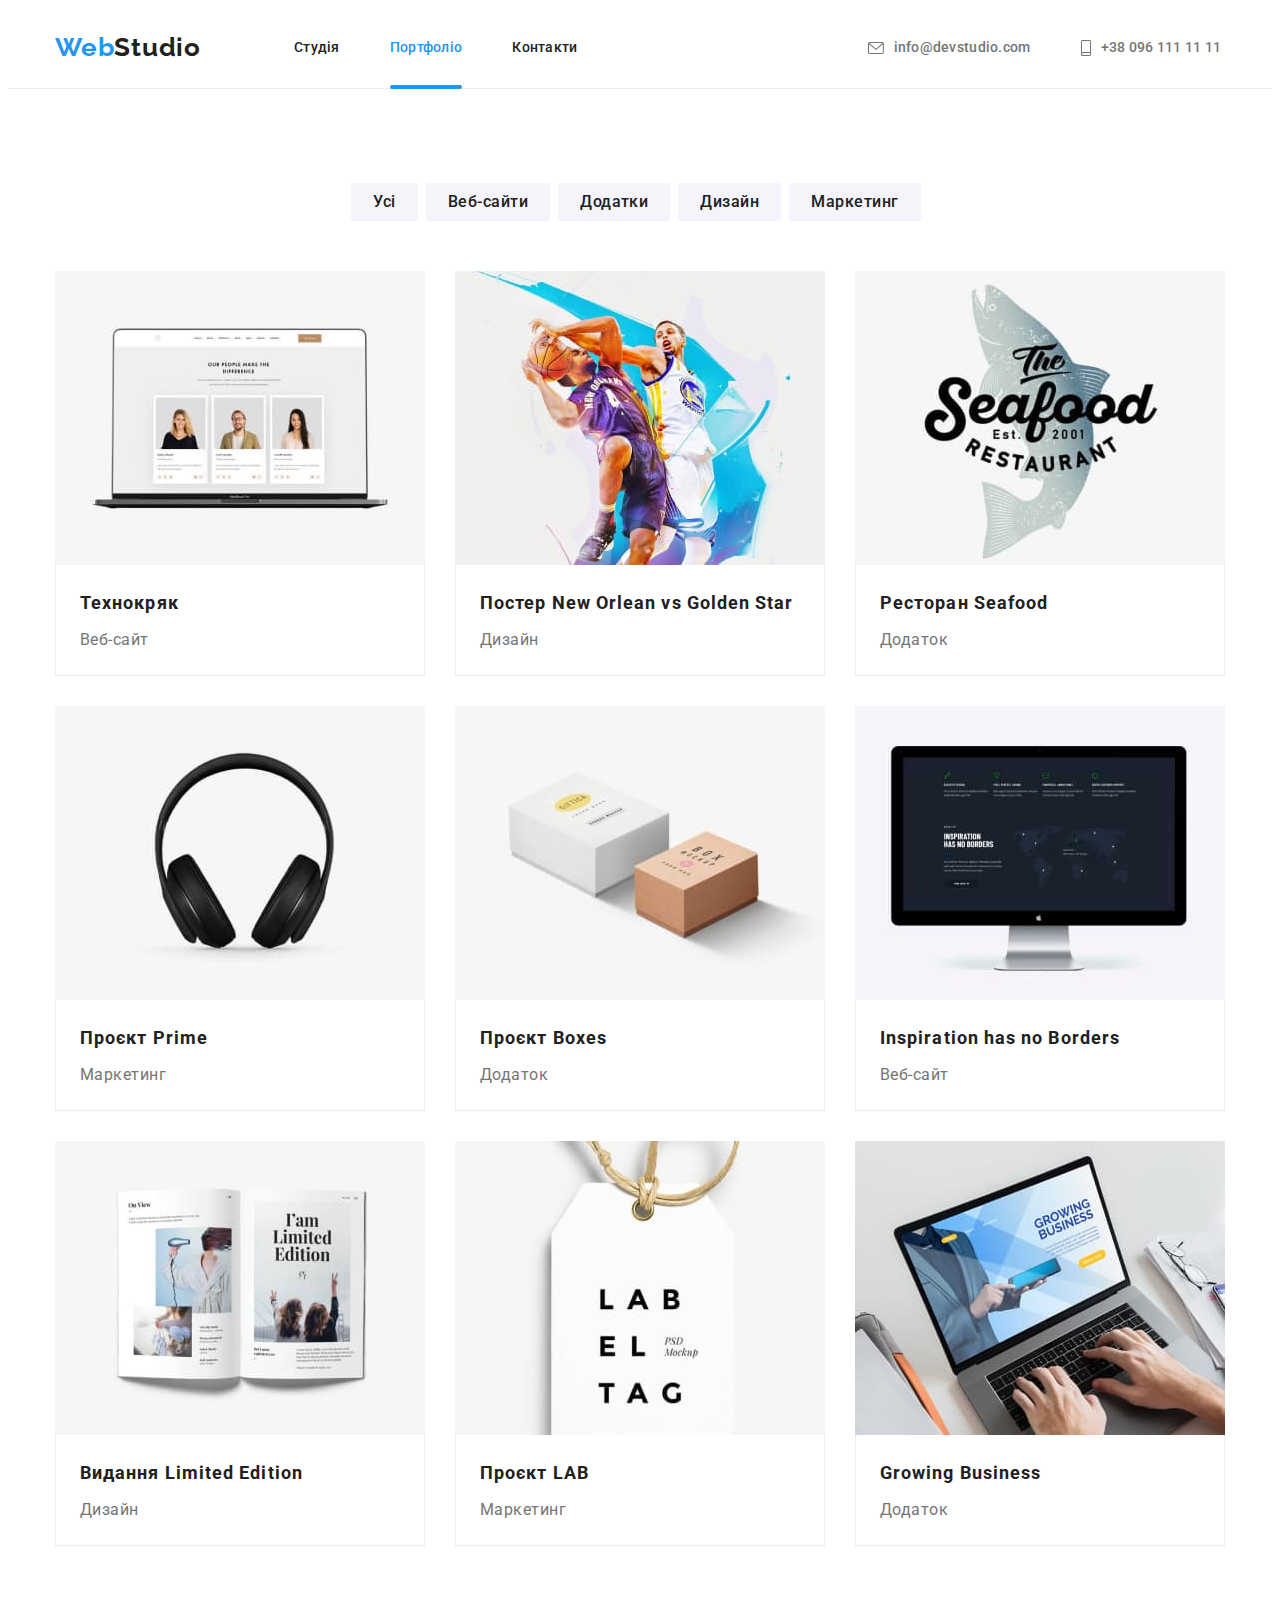
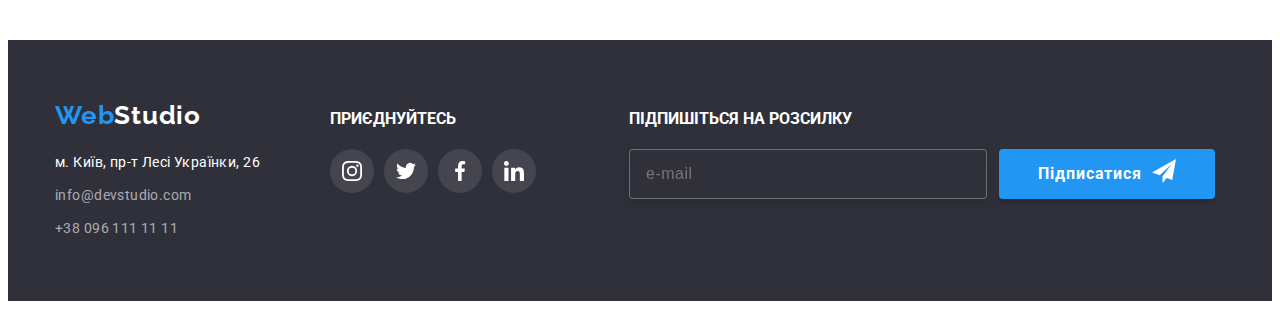
==== portfolio.html @ 24e340a6 "i do it" ====
<!DOCTYPE html>
<html lang="uk">
<head>
    <meta charset="UTF-8">
    <meta http-equiv="X-UA-Compatible" content="IE=edge">
    <meta name="viewport" content="width=device-width, initial-scale=1.0">
    <title>portfolio</title>
    <link rel="preconnect" href="https://fonts.googleapis.com">
    <link rel="preconnect" href="https://fonts.gstatic.com" crossorigin>
    <link href="https://fonts.googleapis.com/css2?family=Raleway:wght@700&family=Roboto:wght@400;500;700&display=swap" rel="stylesheet">
    <link rel="stylesheet" href="https://cdnjs.cloudflare.com/ajax/libs/modern-normalize/1.1.0/modern-normalize.min.css" integrity="sha512-wpPYUAdjBVSE4KJnH1VR1HeZfpl1ub8YT/NKx4PuQ5NmX2tKuGu6U/JRp5y+Y8XG2tV+wKQpNHVUX03MfMFn9Q==" crossorigin="anonymous" referrerpolicy="no-referrer" />
    <link rel="stylesheet" href="./css/main.min.css">
</head>
<body>

    <header class="site-header">
        <div class="container main-nove">
    
            <a href="./index.html" class="site-logo__link logo plus ">
                <span class="site-logo__text logo-web">Web</span>
                <span class="site-logo__text site-logo__text--black">Studio</span>
            </a>
    
            <nav>
                <ul class="site-nav list">
                    <li class="site-nav__iten">
                        <a href="./index.html" class=" site-nav__link site-nav__link--line ">
                            Студія
                        </a>
                    </li>
                    <li class="site-nav__iten">
                        <a href="./portfolio.html" class="site-nav__link site-nav__link--line site-nav__link--current">
                            Портфоліо
                        </a>
                    </li>
                    <li class="site-nav__iten">
                        <a href="#" class="site-nav__link site-nav__link--line">
                            Контакти
                        </a>
                    </li>
                </ul>
            </nav>
            <ul class="site-nav site-nav--contakt">
    
                <li class="site-nav__iten list">
                    <a href="mailto:info@devstudio.com" class="site-nav__link site-nav__link--grey">
                        <svg class="site-nav__icon" width="16" height="12">
                            <use href="./images/symbol-defs.svg#icon-envelope"></use>
                        </svg>
                        info@devstudio.com
                    </a>
                </li>
    
                <li class="site-nav__iten list">
                    <a href="tel:+380961111111" class="site-nav__link site-nav__link--grey">
                        <svg class="site-nav__icon" width="10" height="16">
                            <use href="./images/symbol-defs.svg#icon-smartphone"></use>
                        </svg>
                        +38 096 111 11 11
                    </a>
                </li>
            </ul>
        </div>
    
    </header>


<main>
    <section class="section portfolio">
        <div class="container">

    <h1 class="visually hidden is">Portfolio</h1>
    <ul class="list portfolio">
        <li class="iten"> <button type="button" class="btn--secondary"> Усі </button></li>
        <li class="iten"> <button type="button" class="btn--secondary"> Веб-сайти </button></li>
        <li class="iten"> <button type="button" class="btn--secondary"> Додатки </button></li>
        <li class="iten"> <button type="button" class="btn--secondary"> Дизайн </button></li>
        <li class="iten"> <button type="button" class="btn--secondary"> Маркетинг </button></li>
    </ul>

    <ul class="list choice">
        <li class="iten-box"> 
            <div class="choice-item-imege">
            <div class="item-imege">
            <a href="#" class=" iten-box-link">
               <img  src="./images/p1.jpg" width="370" alt="Технокряк"> 
               <p class="item-imege-text">Ресурс пропонує комплексні пропозиції з різним рівнем функціоналу та сервісів. Все це дозволить відвідувачу отримати
                вичерпні відомості про компанію чи приватну особу.</p>
            </a>
            </div>
        <div class="content">
            <h2 class="choice title">Технокряк</h2>
            <p class="choice text">Веб-сайт</p>
        </div>
        </div>
   
       </li>
       <li class="iten-box"> 
        <div class="choice-item-imege">
             <div class="item-imege">
        <a href="#" class="iten-box-link item-imege">
            <img src="./images/p2.jpg" width="370" alt="Постер New Orlean vs Golden Star"> 
           <p class="item-imege-text">Ресурс пропонує комплексні пропозиції з різним рівнем функціоналу та сервісів. Все це
            дозволить відвідувачу отримати
            вичерпні відомості про компанію чи приватну особу.</p>
            </a>
             </div>
            <div class="content">
            <h2 class="choice title">Постер New Orlean vs Golden Star</h2>
            <p class="choice text">Дизайн</p>
        </div> 
        </div>
        
       </li>
       <li class="iten-box"> 
        <div class="choice-item-imege">
         <div class="item-imege">
        <a href="#" class="iten-box-link item-imege">
            <img src="./images/p3.jpg" width="370" alt="Ресторан Seafood"> 
            <p class="item-imege-text">Ресурс пропонує комплексні пропозиції з різним рівнем функціоналу та сервісів. Все це
                дозволить відвідувачу отримати
                вичерпні відомості про компанію чи приватну особу.</p>
                </a>
                 </div>
        <div class="content">    
            <h2 class="choice title">Ресторан Seafood</h2>
            <p class="choice text">Додаток</p>
        </div>
        </div>
        
       </li>
       <li class="iten-box">
        <div class="choice-item-imege">
         <div class="item-imege">
        <a href="#" class="iten-box-link item-imege">
            <img src="./images/p4.jpg" width="370" alt="Проєкт Prime"> 
            <p class="item-imege-text">Ресурс пропонує комплексні пропозиції з різним рівнем функціоналу та сервісів. Все це
            дозволить відвідувачу отримати
            вичерпні відомості про компанію чи приватну особу.</p>
        </a>
         </div>
            <div class="content">
            <h2 class="choice title">Проєкт Prime</h2>
            <p class="choice text">Маркетинг</p>
        </div>
        </div>
      
       </li>
       <li class="iten-box">
        <div class="choice-item-imege">
         <div class="item-imege">
        <a href="#" class="iten-box-link item-imege">
            <img src="./images/p5.jpg" width="370" alt="Проєкт Boxes"> 
        <p class="item-imege-text">Ресурс пропонує комплексні пропозиції з різним рівнем функціоналу та сервісів. Все це
            дозволить відвідувачу отримати
            вичерпні відомості про компанію чи приватну особу.</p>
        </a>
         </div>
            <div class="content">    
            <h2 class="choice title">Проєкт Boxes</h2>
            <p class="choice text">Додаток</p>
        </div>
        </div>
        
       </li>
       <li class="iten-box">
        <div class="choice-item-imege">
         <div class="item-imege">
        <a href="#" class="iten-box-link item-imege">
            <img src="./images/p6.jpg" width="370" alt="Inspiration has no Borders"> 
            <p class="item-imege-text">Ресурс пропонує комплексні пропозиції з різним рівнем функціоналу та сервісів. Все це
            дозволить відвідувачу отримати
            вичерпні відомості про компанію чи приватну особу.</p>
        </a>
         </div>
            <div class="content">
            <h2 class="choice title" lang="en">Inspiration has no Borders</h2>
            <p class="choice text">Веб-сайт</p>
        </div>
        </div>

       </li>
       <li class="iten-box">
        <div class="choice-item-imege">
         <div class="item-imege"> 
            <a href="#" class="iten-box-link item-imege">
            <img src="./images/p7.jpg" width="370" alt="Видання Limited Edition"> 
            <p class="item-imege-text">Ресурс пропонує комплексні пропозиції з різним рівнем функціоналу та сервісів. Все це
             дозволить відвідувачу отримати
             вичерпні відомості про компанію чи приватну особу.</p>
        </a>
         </div>
            <div class="content">
            <h2 class="choice title">Видання Limited Edition</h2>
            <p class="choice text">Дизайн</p>
        </div>
        </div>

       </li>
       <li class="iten-box">
        <div class="choice-item-imege">
         <div class="item-imege">
        <a href="#" class="iten-box-link item-imege">
            <img src="./images/p8.jpg" width="370" alt="Проєкт LAB"> 
            <p class="item-imege-text">Ресурс пропонує комплексні пропозиції з різним рівнем функціоналу та сервісів. Все це
            дозволить відвідувачу отримати
            вичерпні відомості про компанію чи приватну особу.</p>
        </a>
         </div>
            <div class="content">
            <h2 class="choice title">Проєкт LAB</h2>
            <p class="choice text">Маркетинг</p>
        </div>
        </div>
        
       </li>
       <li class="iten-box"> 
        <div class="choice-item-imege">
         <div class="item-imege">
        <a href="#" class="iten-box-link item-imege">
            <img src="./images/p9.jpg" width="370" alt="Growing Business"> 
    <p class="item-imege-text">Ресурс пропонує комплексні пропозиції з різним рівнем функціоналу та сервісів. Все це
        дозволить відвідувачу отримати
        вичерпні відомості про компанію чи приватну особу.</p>
    </a>
     </div>
            <div class="content">
            <h2 class="choice title" lang="en">Growing Business</h2>
            <p class="choice text">Додаток</p>
        </div>
        </div>
        
       </li>
    </ul>
</div>

</section>
</main>


<footer class="footer">
    <div class="container footer__infotmation">
        <div class="footer__box">

            <a href="./index.html" class="site-logo__link site-logo__link--footer">
                <span class="site-logo__text">Web</span>
                <span class="site-logo__text site-logo__text--white">Studio</span>
            </a>


            <address>
                <ul class="footer__contakt list">
                    <li class="contact__iten"><a class="contact__map contact__adress"
                            href="https://goo.gl/maps/JJp694LmXSiKLwUw6" target="_blank" rel="noopener noreferer">м.
                            Київ, пр-т Лесі Українки, 26</a></li>
                    <li class="contact__iten"><a class="contact__adress "
                            href="mailto:info@devstudio.com">info@devstudio.com</a></li>
                    <li class=""><a class="contact__adress" href="tel:+380961111111">+38 096 111 11 11</a></li>
                </ul>
            </address>
        </div>

        <div class="soc--footer">
            <p class="text__footer">приєднуйтесь</p>
            <ul class="soc__list list soc__list--down">
                <li class="soc__item--down">
                    <a class="soc__link soc__link--down" href="">
                        <svg class="soc__icon soc__icon--down" width="20" height="20">
                            <use href="./images/symbol-defs.svg#icon-instagram"></use>
                        </svg>
                    </a>
                </li>
                <li>
                    <a class="soc__link soc__link--down" href="">
                        <svg class="soc__icon soc__icon--down" width="20" height="20">
                            <use href="./images/symbol-defs.svg#icon-twitter"></use>
                        </svg>
                    </a>
                </li>
                <li>
                    <a class="soc__link soc__link--down" href="">
                        <svg class="soc__icon soc__icon--down" width="20" height="20">
                            <use href="./images/symbol-defs.svg#icon-facebook"></use>
                        </svg>
                    </a>

                </li>
                <li>
                    <a class="soc__link soc__link--down" href="">
                        <svg class="soc__icon soc__icon--down" width="20" height="20">
                            <use href="./images/symbol-defs.svg#icon-linkedin"></use>
                        </svg>
                    </a>
                </li>
            </ul>
        </div>

        <div class="footer__e-mail">
            <p class="text__footer">Підпишіться на розсилку</p>

            <div class="e-mail__box">
                <form action="e-mail">
                    <input class="e-mail__border" type="e-mail" name="e-mail" id="e-mail" placeholder="e-mail" />
                </form>
                <button class="btn--primery btn--footer" type="submit">Підписатися</button>
            </div>



        </div>
    </div>
</footer>
</body>         
</html>
---- css/main.min.css ----
html{box-sizing:border-box}*,*::before,*::after{box-sizing:inherit}body{background-color:var(--back-color);color:var(--primery-text-colot);font-family:"Roboto",sans-serif}.list{list-style:none}.list a{text-decoration:none}.big{text-transform:uppercase}.title{font-weight:700;letter-spacing:.03em}h1,h2,h3,h4,p,ul,img{padding:0;margin:0}img{display:block;max-width:100%;height:auto}:root{--primery-text-colot: #212121;--button-color: #2196F3;--back-color: #FFFFFF;--sbc: #2F303A;--contact-color: #757575;--white-whis-transparency: rgba(255, 255, 255, 0.6);--bgr-staff: #F5F4FA;--soc-link: #AFB1B8}.section{padding-bottom:94px;padding-top:94px}.container{width:100%;margin-left:auto;margin-right:auto;padding-left:15px;padding-right:15px}@media screen and (min-width: 480px){.container{width:480px}}@media screen and (min-width: 768px){.container{width:768px}}@media screen and (min-width: 1200px){.container{width:1200px}}.site-logo__link{font-family:"Raleway";font-style:normal;font-weight:700;font-size:24px;line-height:1.16;letter-spacing:.03em;color:var(--button-color);display:flex;text-decoration:none}@media screen and (min-width: 1200px){.site-logo__link{font-size:26px;line-height:1.2}}@media screen and (max-width: 767px){.site-logo__link{padding-top:16px;padding-bottom:16px}}.site-logo__text{margin:0}.site-logo__text--black{color:var(--primery-text-colot);margin-right:93px}.site-logo__text--white{color:var(--back-color);margin-bottom:20px}.site-logo__link{font-family:"Raleway";font-style:normal;font-weight:700;font-size:24px;line-height:1.16;letter-spacing:.03em;color:var(--button-color);display:flex;text-decoration:none}@media screen and (min-width: 1200px){.site-logo__link{font-size:26px;line-height:1.2}}@media screen and (max-width: 767px){.site-logo__link{padding-top:16px;padding-bottom:16px}}.site-logo__text{margin:0}.site-logo__text--black{color:var(--primery-text-colot);margin-right:93px}.site-logo__text--white{color:var(--back-color);margin-bottom:20px}.btn{font-family:"Roboto";font-weight:700;font-size:16px;line-height:1.875;letter-spacing:.06em;display:inline-block;border:none}.btn--primery{color:var(--back-color);background-color:var(--button-color);border-radius:4px;padding:10px 32px;min-width:216px;height:50px;box-shadow:0px 4px 4px rgba(0,0,0,.15);border:none;transition:background-color 250ms cubic-bezier(0.4, 0, 0.2, 1),box-shadow 250ms cubic-bezier(0.4, 0, 0.2, 1);cursor:pointer}.btn--primery:hover,.btn--primery:focus,.btn--primery:active{background-color:#188ce8}.btn--secondary{font-family:"Roboto";font-weight:500;font-size:16px;line-height:1.625;letter-spacing:.03em;background-color:#f5f4fa;color:var(--primery-text-colot);border-radius:3px;padding:6px 22px;border:none;transition:color 250ms cubic-bezier(0.4, 0, 0.2, 1),background-color 250ms cubic-bezier(0.4, 0, 0.2, 1),box-shadow 250ms cubic-bezier(0.4, 0, 0.2, 1);cursor:pointer}.btn--secondary:hover,.btn--secondary:focus,.btn--secondary:active{background-color:var(--button-color);color:var(--back-color);box-shadow:0px 3px 1px rgba(0,0,0,.1),0px 1px 2px rgba(0,0,0,.08),0px 2px 2px rgba(0,0,0,.12)}.btn--submit{display:block;margin:0 auto;font-weight:700;font-size:16px;line-height:1,875;letter-spacing:.06em;border:none}.menu-open-btn{margin-left:auto;padding:0px;display:inline-block}.soc__list{display:flex;justify-content:center;gap:10px;margin-bottom:30px}.soc__link{width:44px;height:44px;display:flex;border-radius:50%;align-items:center;justify-content:center;background-color:currentColor;color:var(--back-color);fill:var(--soc-link);transition:color 250ms cubic-bezier(0.4, 0, 0.2, 1),background-color 250ms cubic-bezier(0.4, 0, 0.2, 1)}.soc__link:hover,.soc__link:focus{color:var(--button-color)}.soc__icon{fill:var(--soc-link);transition:fill 250ms cubic-bezier(0.4, 0, 0.2, 1)}.soc__link:hover>.soc__icon,.soc__link:focus>.soc__icon{fill:var(--back-color)}.backdrop{position:fixed;top:0;left:0;width:100%;height:100%;background-color:rgba(0,0,0,.2);opacity:1;transition:opacity 250ms cubic-bezier(0.4, 0, 0.2, 1)}.is-hidden{opacity:0;pointer-events:none}.backdrop.is-hidden .modal{transform:translate(-50%, -50%) scale(0.6)}.modal{min-width:528px;max-height:581px;background-color:var(--back-color);position:absolute;top:50%;left:50%;transform:translate(-50%, -50%) scale(1);border-radius:4px;box-shadow:0px 1px 3px rgba(0,0,0,.12),0px 1px 1px rgba(0,0,0,.14),0px 2px 1px rgba(0,0,0,.2);transition:transform 250ms cubic-bezier(0.4, 0, 0.2, 1);padding:40px}.modal__title{display:flex;font-size:20px;line-height:1.15;justify-content:center;margin-bottom:12px;margin-left:auto;margin-right:auto;font-weight:700;letter-spacing:.03em}.modal__btn{width:30px;height:30px;border:1px solid #212121;border-radius:50%;background-color:rgba(0,0,0,0);position:absolute;right:10px;top:10px;display:flex;align-items:center;justify-content:center;padding:auto;cursor:pointer}textarea{resize:none}.modal-box{margin-bottom:20px;margin-left:auto;margin-right:auto;display:block}.modal-box input{border:1px solid rgba(33,33,33,.2);border-radius:4px}.modal-box__fild{display:flex;margin-bottom:10px;margin-top:10px;flex-direction:column;position:relative}.modal-box__title{margin-bottom:4px;font-weight:400;font-size:12px;line-height:1.17;color:var(--contact-color);letter-spacing:.01em}.modal-box__border{font-weight:400;font-size:12px;line-height:1.16;letter-spacing:.01em;color:rgba(117,117,117,.5);padding:12px 42px;font:inherit;border:1px solid rgba(33,33,33,.2);border-radius:4px;position:relative;transition:color 250ms cubic-bezier(0.4, 0, 0.2, 1),border 250ms cubic-bezier(0.4, 0, 0.2, 1),fill 250ms cubic-bezier(0.4, 0, 0.2, 1)}.modal-box__border:focus,.modal-box__border:hover,.modal-box__border:active{border:1px solid var(--button-color);fill:var(--button-color);color:var(--primery-text-colot);outline:rgba(0,0,0,0)}.modal-box__border:focus~.modal-box__icon,.modal-box__border:hover~.modal-box__icon{fill:var(--button-color)}.modal-box__icon{position:absolute;top:50%;left:12px;display:inline-block;transform:rotateY(-50%);fill:currentColor}.modal-box input{margin:0}.modal-box__border--coment{height:120px;padding:12px 16px;resize:none}.confirmation{display:flex;font-weight:400;font-size:14px;line-height:1.71;letter-spacing:.03em;margin-bottom:30px;justify-content:center;align-content:center;align-items:center;gap:7px}.confirmation__text{display:inline-flex;align-items:center;gap:7px}.confirmation__checkbox{-webkit-appearance:none;-moz-appearance:none;appearance:none;position:absolute}.confirmation__icon{display:inline-block;width:16px;height:15px;border:3px solid var(--primery-text-colot);border-radius:4px;margin-right:8.38;align-items:center;transition:border 250ms cubic-bezier(0.4, 0, 0.2, 1),background-color 250ms cubic-bezier(0.4, 0, 0.2, 1)}.confirmation__checkbox:checked+.confirmation__icon{background-color:var(--button-color);background-image:url(../images/SVG/check.svg);background-size:contain;background-repeat:no-repeat;background-origin:border-box;border:2px solid var(--button-color)}.confirmation__link{font-size:14px;line-height:1.7142857143;letter-spacing:.03em;-webkit-text-decoration-line:underline;text-decoration-line:underline;color:var(--button-color)}.btn{font-family:"Roboto";font-weight:700;font-size:16px;line-height:1.875;letter-spacing:.06em;display:inline-block;border:none}.btn--primery{color:var(--back-color);background-color:var(--button-color);border-radius:4px;padding:10px 32px;min-width:216px;height:50px;box-shadow:0px 4px 4px rgba(0,0,0,.15);border:none;transition:background-color 250ms cubic-bezier(0.4, 0, 0.2, 1),box-shadow 250ms cubic-bezier(0.4, 0, 0.2, 1);cursor:pointer}.btn--primery:hover,.btn--primery:focus,.btn--primery:active{background-color:#188ce8}.btn--secondary{font-family:"Roboto";font-weight:500;font-size:16px;line-height:1.625;letter-spacing:.03em;background-color:#f5f4fa;color:var(--primery-text-colot);border-radius:3px;padding:6px 22px;border:none;transition:color 250ms cubic-bezier(0.4, 0, 0.2, 1),background-color 250ms cubic-bezier(0.4, 0, 0.2, 1),box-shadow 250ms cubic-bezier(0.4, 0, 0.2, 1);cursor:pointer}.btn--secondary:hover,.btn--secondary:focus,.btn--secondary:active{background-color:var(--button-color);color:var(--back-color);box-shadow:0px 3px 1px rgba(0,0,0,.1),0px 1px 2px rgba(0,0,0,.08),0px 2px 2px rgba(0,0,0,.12)}.btn--submit{display:block;margin:0 auto;font-weight:700;font-size:16px;line-height:1,875;letter-spacing:.06em;border:none}.menu-open-btn{margin-left:auto;padding:0px;display:inline-block}.soc__list{display:flex;justify-content:center;gap:10px;margin-bottom:30px}.soc__link{width:44px;height:44px;display:flex;border-radius:50%;align-items:center;justify-content:center;background-color:currentColor;color:var(--back-color);fill:var(--soc-link);transition:color 250ms cubic-bezier(0.4, 0, 0.2, 1),background-color 250ms cubic-bezier(0.4, 0, 0.2, 1)}.soc__link:hover,.soc__link:focus{color:var(--button-color)}.soc__icon{fill:var(--soc-link);transition:fill 250ms cubic-bezier(0.4, 0, 0.2, 1)}.soc__link:hover>.soc__icon,.soc__link:focus>.soc__icon{fill:var(--back-color)}.backdrop{position:fixed;top:0;left:0;width:100%;height:100%;background-color:rgba(0,0,0,.2);opacity:1;transition:opacity 250ms cubic-bezier(0.4, 0, 0.2, 1)}.is-hidden{opacity:0;pointer-events:none}.backdrop.is-hidden .modal{transform:translate(-50%, -50%) scale(0.6)}.modal{min-width:528px;max-height:581px;background-color:var(--back-color);position:absolute;top:50%;left:50%;transform:translate(-50%, -50%) scale(1);border-radius:4px;box-shadow:0px 1px 3px rgba(0,0,0,.12),0px 1px 1px rgba(0,0,0,.14),0px 2px 1px rgba(0,0,0,.2);transition:transform 250ms cubic-bezier(0.4, 0, 0.2, 1);padding:40px}.modal__title{display:flex;font-size:20px;line-height:1.15;justify-content:center;margin-bottom:12px;margin-left:auto;margin-right:auto;font-weight:700;letter-spacing:.03em}.modal__btn{width:30px;height:30px;border:1px solid #212121;border-radius:50%;background-color:rgba(0,0,0,0);position:absolute;right:10px;top:10px;display:flex;align-items:center;justify-content:center;padding:auto;cursor:pointer}textarea{resize:none}.modal-box{margin-bottom:20px;margin-left:auto;margin-right:auto;display:block}.modal-box input{border:1px solid rgba(33,33,33,.2);border-radius:4px}.modal-box__fild{display:flex;margin-bottom:10px;margin-top:10px;flex-direction:column;position:relative}.modal-box__title{margin-bottom:4px;font-weight:400;font-size:12px;line-height:1.17;color:var(--contact-color);letter-spacing:.01em}.modal-box__border{font-weight:400;font-size:12px;line-height:1.16;letter-spacing:.01em;color:rgba(117,117,117,.5);padding:12px 42px;font:inherit;border:1px solid rgba(33,33,33,.2);border-radius:4px;position:relative;transition:color 250ms cubic-bezier(0.4, 0, 0.2, 1),border 250ms cubic-bezier(0.4, 0, 0.2, 1),fill 250ms cubic-bezier(0.4, 0, 0.2, 1)}.modal-box__border:focus,.modal-box__border:hover,.modal-box__border:active{border:1px solid var(--button-color);fill:var(--button-color);color:var(--primery-text-colot);outline:rgba(0,0,0,0)}.modal-box__border:focus~.modal-box__icon,.modal-box__border:hover~.modal-box__icon{fill:var(--button-color)}.modal-box__icon{position:absolute;top:50%;left:12px;display:inline-block;transform:rotateY(-50%);fill:currentColor}.modal-box input{margin:0}.modal-box__border--coment{height:120px;padding:12px 16px;resize:none}.confirmation{display:flex;font-weight:400;font-size:14px;line-height:1.71;letter-spacing:.03em;margin-bottom:30px;justify-content:center;align-content:center;align-items:center;gap:7px}.confirmation__text{display:inline-flex;align-items:center;gap:7px}.confirmation__checkbox{-webkit-appearance:none;-moz-appearance:none;appearance:none;position:absolute}.confirmation__icon{display:inline-block;width:16px;height:15px;border:3px solid var(--primery-text-colot);border-radius:4px;margin-right:8.38;align-items:center;transition:border 250ms cubic-bezier(0.4, 0, 0.2, 1),background-color 250ms cubic-bezier(0.4, 0, 0.2, 1)}.confirmation__checkbox:checked+.confirmation__icon{background-color:var(--button-color);background-image:url(../images/SVG/check.svg);background-size:contain;background-repeat:no-repeat;background-origin:border-box;border:2px solid var(--button-color)}.confirmation__link{font-size:14px;line-height:1.7142857143;letter-spacing:.03em;-webkit-text-decoration-line:underline;text-decoration-line:underline;color:var(--button-color)}.container.main-nove{display:flex;align-items:center}.site-header{border-bottom:1px solid #ececec}@media screen and (max-width: 767px){.site-nav.list,.site-nav.site-nav--contakt{display:none}}.site-nav{display:flex}.site-nav__iten{margin-right:50px;position:relative;display:flex}.site-nav__iten:last-child{margin-right:0}.site-nav__link{font-weight:500;font-size:14px;line-height:1.14;color:var(--primery-text-colot);letter-spacing:.02em;padding-top:32px;padding-bottom:32px;display:block;transition:color 250ms cubic-bezier(0.4, 0, 0.2, 1),fill 250ms cubic-bezier(0.4, 0, 0.2, 1)}.site-nav__link:hover,.site-nav__link:focus{color:var(--button-color);fill:var(--button-color)}.site-nav__link--line::after{content:"";position:absolute;left:0;bottom:-1px;width:100%;height:4px;border-radius:2px;background-color:var(--button-color);transform:scaleX(0);transition:transform 250ms cubic-bezier(0.4, 0, 0.2, 1),position 250ms cubic-bezier(0.4, 0, 0.2, 1)}.site-nav__link--line:hover::after{transform:scaleX(1)}.site-nav__link--current{color:var(--button-color)}.site-nav__link--current::after{transform:scaleX(1)}.site-nav__link--grey{font-weight:500;font-size:14px;line-height:1.14;color:var(--contact-color);letter-spacing:.02em;transition:color 250ms cubic-bezier(0.4, 0, 0.2, 1);display:flex;justify-content:center;align-items:center;gap:10px}@media screen and (min-width: 767px)and (max-width: 1200px){.site-nav__link--grey{padding-top:5px;padding-bottom:5px;margin-left:90px}}.site-nav__icon{fill:currentColor}.site-nav--contakt{display:flex;margin-left:auto}@media screen and (min-width: 767px)and (max-width: 1200px){.site-nav--contakt{display:flex;flex-direction:column}}@media screen and (min-width: 1200px){.site-nav--contakt{margin-left:290px}}.mob-menu{position:fixed;top:0;background-color:var(--back-color);width:100vw;height:100vh;z-index:1;padding-top:48px;padding-bottom:48px}.mob-menu>.container{height:100%;display:flex;flex-direction:column;justify-content:space-between;overflow:auto}.mob-menu-list{font-weight:500;font-size:40px;line-height:1.8;letter-spacing:.02em;gap:32px}.mob-menu__link{color:var(--primery-text-colot)}.mob-menu__link:hover{color:var(--button-color)}.mob-menu-cont__iten{margin-bottom:32px}.mob-menu-cont__link--tel{font-weight:500;font-size:34px;line-height:1.18;letter-spacing:.02em;color:var(--button-color)}.mob-menu-cont__link--mail{font-weight:500;font-size:24px;line-height:1.16;letter-spacing:.02em;color:var(--contact-color);margin-bottom:64px}.mob-menu-sm{font-weight:500;font-size:18px;line-height:1.22;letter-spacing:.02em;color:var(--button-color);margin-right:10px}.mob-menu-soc__iten{display:flex}.mob-menu-soc__list:not(:last-child){border-right:solid 1px;color:var(--button-color);margin-right:10px}.mobil__btn{width:40px;height:40px;background-color:rgba(0,0,0,0);position:absolute;right:15px;top:10px;display:flex;align-items:center;justify-content:center;padding:auto;cursor:pointer;border:none}.mobil__btn:hover{fill:var(--button-color)}.menu-open-btn{width:40px;height:40px;background-color:rgba(0,0,0,0);position:absolute;right:10px;top:10px;display:flex;align-items:center;justify-content:center;padding:auto;cursor:pointer;border:none}.menu-open-btn:hover{fill:var(--button-color)}@media screen and (min-width: 767px){.menu-open-btn{display:none}}.hero{text-align:center;color:var(--back-color);background-color:var(--sbc);padding-top:200px;padding-bottom:200px;height:600px;max-width:1600px;margin-left:auto;margin-right:auto;background-image:linear-gradient(to right, rgba(47, 48, 58, 0.4), rgba(47, 48, 58, 0.4)),url(../images/overlay.jpg);background-repeat:no-repeat;background-size:cover;background-position:center}@media screen and (min-width: 300px){.hero{background-image:linear-gradient(to right, rgba(47, 48, 58, 0.4), rgba(47, 48, 58, 0.4)),url(../images/header-mob.jpg)}}@media screen and (min-width: 300px)and (min-device-pixel-ratio: 2),screen and (min-width: 300px)and (-webkit-min-device-pixel-ratio: 2),screen and (min-width: 300px)and (min-resolution: 192dpi),screen and (min-width: 300px)and (min-resolution: 2dppx){.hero{background-image:linear-gradient(to right, rgba(47, 48, 58, 0.4), rgba(47, 48, 58, 0.4)),url(../images/header-mob-2x.jpg)}}@media screen and (min-width: 481px){.hero{background-image:linear-gradient(to right, rgba(47, 48, 58, 0.4), rgba(47, 48, 58, 0.4)),url(../images/header-tab.jpg)}}@media screen and (min-width: 481px)and (min-device-pixel-ratio: 2),screen and (min-width: 481px)and (-webkit-min-device-pixel-ratio: 2),screen and (min-width: 481px)and (min-resolution: 192dpi),screen and (min-width: 481px)and (min-resolution: 2dppx){.hero{background-image:linear-gradient(to right, rgba(47, 48, 58, 0.4), rgba(47, 48, 58, 0.4)),url(../images/header-tab-2x.jpg)}}@media screen and (min-width: 769px){.hero{background-image:linear-gradient(to right, rgba(47, 48, 58, 0.4), rgba(47, 48, 58, 0.4)),url(../images/overlay.jpg)}}@media screen and (min-width: 769px)and (min-device-pixel-ratio: 2),screen and (min-width: 769px)and (-webkit-min-device-pixel-ratio: 2),screen and (min-width: 769px)and (min-resolution: 192dpi),screen and (min-width: 769px)and (min-resolution: 2dppx){.hero{background-image:linear-gradient(to right, rgba(47, 48, 58, 0.4), rgba(47, 48, 58, 0.4)),url(../images/header-des-2x.jpg)}}.hero__title{text-transform:uppercase;font-weight:900;font-size:26px;line-height:1.61;letter-spacing:.06em;color:var(--back-color);letter-spacing:.06em;margin-bottom:30px;max-width:360px;margin-left:auto;margin-right:auto}@media screen and (min-width: 1200px){.hero__title{font-size:44px;line-height:1.36;max-width:696px}}@media screen and (max-width: 480px){.hero__title{font-size:7vw}}.aspect-module{display:flex;flex-wrap:wrap;gap:30px}.aspect-module__iten::before{display:block;content:"";height:120px;background-repeat:no-repeat;background-size:70px;background-position:center;background-color:var(--bgr-staff)}.aspect-module__iten.antena::before{background-image:url(../images/SVG/antena.svg)}.aspect-module__iten.vector::before{background-image:url(../images/SVG/Vector.svg)}.aspect-module__iten.diagram::before{background-image:url(../images/SVG/diagram.svg)}.aspect-module__iten.astronaut::before{background-image:url(../images/SVG/astronaut.svg)}@media screen and (min-width: 480px){.aspect-module__iten{width:100%}}@media screen and (min-width: 768px){.aspect-module__iten{width:calc((100% - 60px)/2)}}@media screen and (min-width: 1200px){.aspect-module__iten{width:calc((100% - 120px)/4)}}.aspect-module__title{text-transform:uppercase;margin-top:30px;margin-bottom:10px;font-weight:700;font-size:14px;line-height:1.14;letter-spacing:.03em}.aspect-module__text{font-size:14px;line-height:1.71;color:var(--contact-color);letter-spacing:.03em}@media screen and (max-width: 1199px){.adv{display:none}}.adv{padding-top:0}.adv__title{text-align:center;margin-bottom:50px;font-size:36px;line-height:1.16}.adv__iten{display:flex;flex-wrap:wrap}.adv__list{margin-right:30px;position:relative}.adv__list:last-child{margin-right:0}.adv__list--help-text{text-transform:uppercase;width:100%;position:absolute;bottom:0;left:0;padding-top:27px;padding-bottom:27px;color:var(--back-color);background-color:rgba(47,48,58,.8);width:370px;height:70px;font-weight:700;font-size:14px;line-height:1.14;text-align:center;letter-spacing:.03em}.staff{background-color:var(--bgr-staff)}.staff__list{display:flex;flex-wrap:wrap;gap:30px}.staff__title{font-weight:700;font-size:36px;line-height:1.16;letter-spacing:.03em;margin-bottom:50px;text-align:center}.staff__items{box-shadow:0px 1px 3px rgba(0,0,0,.12),0px 1px 1px rgba(0,0,0,.14),0px 2px 1px rgba(0,0,0,.2);background-color:var(--back-color);text-align:center}@media screen and (min-width: 480px){.staff__items{width:100%}}@media screen and (min-width: 768px){.staff__items{width:calc((100% - 60px)/2)}}@media screen and (min-width: 1200px){.staff__items{width:calc((100% - 120px)/4)}}.content-staff__name{margin-top:30px;margin-bottom:10px;font-weight:500;font-size:16px;line-height:1.87;letter-spacing:.03em;background-color:var(--back-color)}.content-staff__posicion{font-size:16px;line-height:19px;letter-spacing:.03em;color:var(--contact-color);background-color:var(--back-color);padding-bottom:30px}.content-staff__img{width:100%;height:auto}.customers{padding-bottom:0}.customers__title{margin-bottom:50px;text-align:center;font-weight:700;font-size:36px;line-height:1.17;letter-spacing:.03em}.customers__list{display:inline-flex;flex-wrap:wrap;gap:30px;justify-content:center;align-items:center;margin-bottom:94px}@media screen and (min-width: 480px){.customers__iten{width:calc((100% - 60px)/2)}}@media screen and (min-width: 768px){.customers__iten{width:calc((100% - 90px)/3)}}@media screen and (min-width: 1200px){.customers__iten{width:calc((100% - 180px)/6)}}.customers__link{display:flex;width:170px;height:92px;border:1px solid #afb1b8;border-radius:4px;justify-content:center;align-items:center;transition:border 250ms cubic-bezier(0.4, 0, 0.2, 1),fill 250ms cubic-bezier(0.4, 0, 0.2, 1),border 250ms cubic-bezier(0.4, 0, 0.2, 1)}.customers__link:hover,.customers__link:focus{border:1px solid var(--button-color)}.customers__icon{justify-content:center;align-items:center;fill:var(--soc-link);transition:fill 250ms cubic-bezier(0.4, 0, 0.2, 1)}.customers__link:hover>.customers__icon,.customers__link:focus>.customers__icon{fill:var(--button-color)}.soc--footer{margin-left:70px}@media screen and (min-width: 320px)and (max-width: 767px){.soc--footer{display:flex;flex-direction:column;justify-content:center;margin-left:0px;margin-top:60px}}@media screen and (min-width: 768px)and (max-width: 1200px){.soc--footer{margin-left:165px}}.footer__infotmation{display:flex;align-items:baseline}@media screen and (min-width: 320px)and (max-width: 767px){.footer__infotmation{display:flex;flex-direction:column;align-items:center}}@media screen and (min-width: 768px)and (max-width: 1200px){.footer__infotmation{display:flex;flex-direction:column;align-items:center}}.footer{padding-top:60px;padding-bottom:60px;color:var(--back-color);background-color:var(--sbc)}.text__footer{font-weight:700;size:14px;line-height:1.17;color:var(--back-color);margin-bottom:20px;text-transform:uppercase;transition:color 250ms cubic-bezier(0.4, 0, 0.2, 1)}@media screen and (min-width: 320px)and (max-width: 1200px){.text__footer{display:flex;flex-direction:column;align-items:center}}@media screen and (min-width: 320px)and (max-width: 1200px){.footer-logo-box{display:flex;flex-direction:column;align-items:center}}.btn--footer{display:inline-flex;padding:10px 28px;font-family:"Roboto";font-style:normal;font-weight:700;font-size:16px;line-height:1.875;justify-content:center;letter-spacing:.06em}.btn--footer::after{align-items:center;content:"";width:24px;height:24px;margin-left:10px;background-size:contain;padding:0%;background-color:var(--button-color);background-image:url(../images/SVG/send.svg);background-repeat:no-repeat}@media screen and (min-width: 1200px){.footer-box-top{display:flex;align-items:baseline}}.contact__iten{margin-bottom:9px}.contact__adress{font-style:normal;font-size:14px;line-height:1.71;letter-spacing:.03em;color:var(--white-whis-transparency);display:inline-block;transition:color 250ms cubic-bezier(0.4, 0, 0.2, 1)}.contact__adress:focus,.contact__adress:hover{color:var(--button-color)}@media screen and (min-width: 320px)and (max-width: 1200px){.contact__adress{display:flex;flex-direction:column;align-items:center}}.contact__map{color:var(--back-color)}.footer__e-mail{margin-left:93px}@media screen and (min-width: 320px)and (max-width: 1140px){.footer__e-mail{display:flex;flex-direction:column;justify-content:center;margin-left:0px;margin-top:60px}}.e-mail__box{display:flex;gap:12px}@media screen and (min-width: 320px)and (max-width: 1200px){.e-mail__box{display:flex;flex-direction:column;align-items:center}}.e-mail__border{box-sizing:border-box;width:358px;height:50px;background-color:var(--sbc);border:1px solid rgba(255,255,255,.3);filter:drop-shadow(0px 4px 4px rgba(0, 0, 0, 0.15));border-radius:4px;margin:0%;padding-left:16px;font-weight:400;font-size:16px;line-height:1.25;display:block;align-items:center;letter-spacing:.03em;color:rgba(255,255,255,.6)}@media screen and (max-width: 480px){.e-mail__border{width:300px}}.soc__list--down{justify-content:start}.soc__link--down{color:rgba(255,255,255,.1);transition:color 250ms cubic-bezier(0.4, 0, 0.2, 1),fill 250ms cubic-bezier(0.4, 0, 0.2, 1)}.soc__link--down:hover,.soc__link--down:focus{color:var(--button-color);fill:var(--back-color)}.soc__icon--down{fill:var(--back-color);transition:fill 250ms cubic-bezier(0.4, 0, 0.2, 1)}@media screen and (min-width: 768px)and (max-width: 1200px){.footer-box-top{display:flex}}.list.portfolio{display:flex;justify-content:center;margin-bottom:50px}.list.portfolio .iten{margin-right:8px}.list.portfolio .iten .iten:nth-child(5n){margin:0}.list.choice{color:var(--primery-text-colot);display:flex;flex-wrap:wrap;margin-top:-30px;margin-left:-30px}.list.choice .iten-box{margin-left:30px;margin-top:30px;flex-basis:calc(33.3333333333% - 30px)}.choice.title{font-weight:700;font-size:18px;line-height:2;letter-spacing:.06em;color:var(--primery-text-colot);margin-bottom:4px}.choice.text{font-weight:400;font-size:16px;line-height:1.875;letter-spacing:.03em;color:var(--contact-color)}.visually.hidden{position:absolute;width:1px;height:1px;margin:-1px;border:0;padding:0;white-space:nowrap;-webkit-clip-path:inset(100%);clip-path:inset(100%);clip:rect(0 0 0 0);overflow:hidden}.iten-box .content{padding:20px 24px;border-bottom:1px solid #eee;border-left:1px solid #eee;border-right:1px solid #eee}.choice-item-imege .item-imege-text{transition:transform 250ms cubic-bezier(0.4, 0, 0.2, 1),opacity 250ms cubic-bezier(0.4, 0, 0.2, 1)}.choice-item-imege:hover .item-imege-text{transform:translateY(0);opacity:1}.item-imege{position:relative;overflow:hidden}.item-imege-text{position:absolute;height:294px;background-color:rgba(33,150,243,.9);bottom:0;left:0;font-size:18px;font-weight:1.56;letter-spacing:.03em;color:var(--back-color);padding:64px 24px;transform:translateY(100%);opacity:0;transition:transform 250ms cubic-bezier(0.4, 0, 0.2, 1)}.iten-box:hover,.iten-box:focus{display:block;width:100%;height:100%;box-shadow:0px 1px 1px rgba(0,0,0,.12),0px 4px 4px rgba(0,0,0,.06),1px 4px 6px rgba(0,0,0,.16)}/*# sourceMappingURL=main.min.css.map */
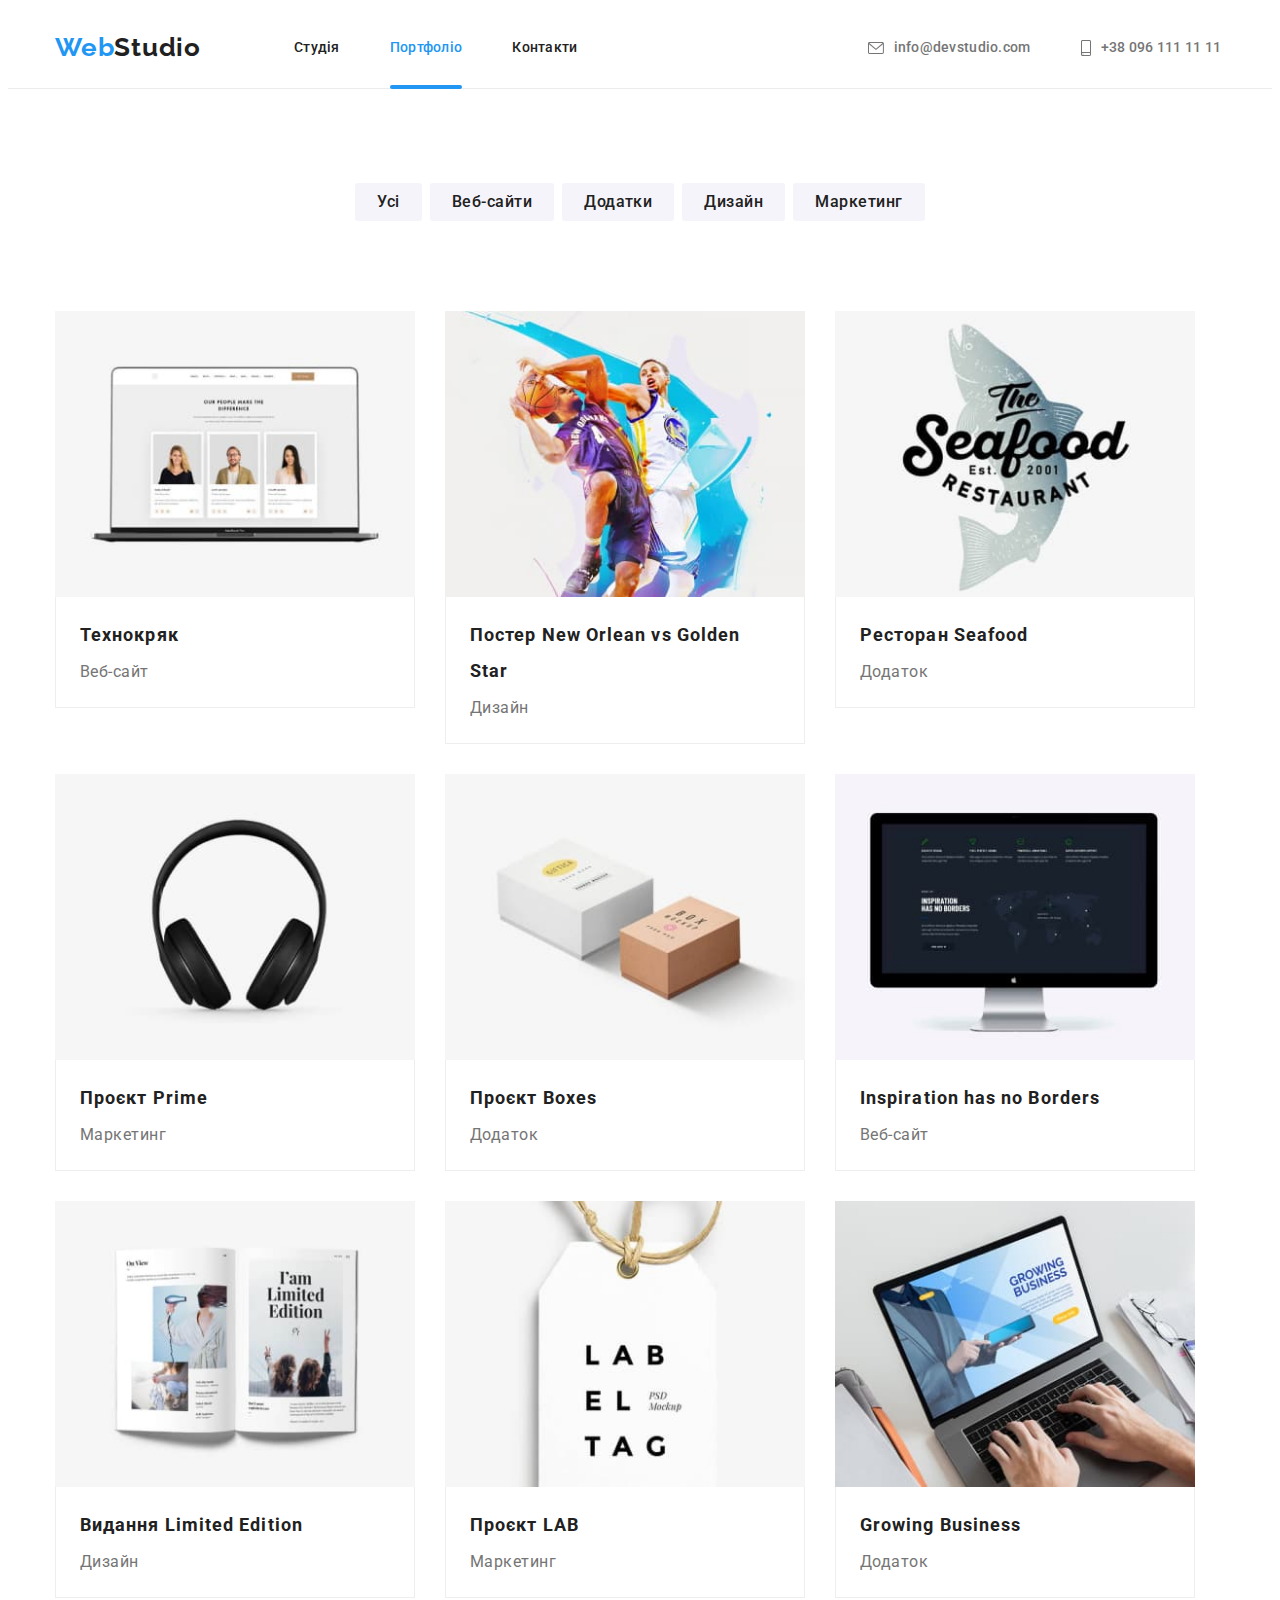
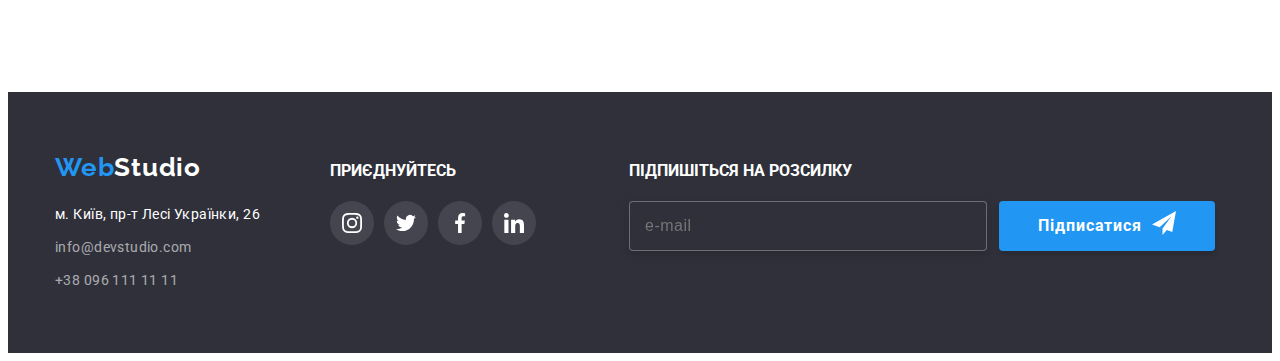
==== commit 2c09d852: "fix portfolio" ====
--- a/portfolio.html
+++ b/portfolio.html
@@ -71,11 +71,11 @@
 
     <h1 class="visually hidden is">Portfolio</h1>
     <ul class="list portfolio">
-        <li class="iten"> <button type="button" class="btn--secondary"> Усі </button></li>
-        <li class="iten"> <button type="button" class="btn--secondary"> Веб-сайти </button></li>
-        <li class="iten"> <button type="button" class="btn--secondary"> Додатки </button></li>
-        <li class="iten"> <button type="button" class="btn--secondary"> Дизайн </button></li>
-        <li class="iten"> <button type="button" class="btn--secondary"> Маркетинг </button></li>
+        <li class="portfolio__iten"> <button type="button" class="btn--secondary"> Усі </button></li>
+        <li class="portfolio__iten"> <button type="button" class="btn--secondary"> Веб-сайти </button></li>
+        <li class="portfolio__iten"> <button type="button" class="btn--secondary"> Додатки </button></li>
+        <li class="portfolio__iten"> <button type="button" class="btn--secondary"> Дизайн </button></li>
+        <li class="portfolio__iten"> <button type="button" class="btn--secondary"> Маркетинг </button></li>
     </ul>
 
     <ul class="list choice">
@@ -83,7 +83,18 @@
             <div class="choice-item-imege">
             <div class="item-imege">
             <a href="#" class=" iten-box-link">
-               <img  src="./images/p1.jpg" width="370" alt="Технокряк"> 
+
+                <picture>
+                    <source srcset="./images/p1.jpg 1x, 
+                                      ./images/portfolio/img1-des-2x.jpg 2x," media="(min-width: 1200px)" />
+                    <source srcset="./images/portfolio/img1-tab.jpg 1x, 
+                                      ./images/portfolio/img1-tab-2x.jpg 2x," media="(min-width: 768px)" />
+                    <source srcset="./images/portfolio/img1-mob.jpg 1x, 
+                                      ./images/portfolio/img1-mob-2x.jpg 2x," media="(max-width: 767px)" />
+                
+                    <img src="./images/p1.jpg" width="370" alt="Технокряк">
+                </picture>
+               
                <p class="item-imege-text">Ресурс пропонує комплексні пропозиції з різним рівнем функціоналу та сервісів. Все це дозволить відвідувачу отримати
                 вичерпні відомості про компанію чи приватну особу.</p>
             </a>
@@ -99,7 +110,18 @@
         <div class="choice-item-imege">
              <div class="item-imege">
         <a href="#" class="iten-box-link item-imege">
-            <img src="./images/p2.jpg" width="370" alt="Постер New Orlean vs Golden Star"> 
+
+            <picture>
+                <source srcset="./images/p2.jpg 1x, 
+                                                  ./images/portfolio/img2-des-2x.jpg 2x," media="(min-width: 1200px)" />
+                <source srcset="./images/portfolio/img2-tab.jpg 1x, 
+                                                  ./images/portfolio/img2-tab-2x.jpg 2x," media="(min-width: 768px)" />
+                <source srcset="./images/portfolio/img2-mob.jpg 1x, 
+                                                  ./images/portfolio/img2-mob-2x.jpg 2x," media="(max-width: 767px)" />
+            
+                <img src="./images/p2.jpg" width="370" alt="Постер New Orlean vs Golden Star">
+            </picture>
+           
            <p class="item-imege-text">Ресурс пропонує комплексні пропозиції з різним рівнем функціоналу та сервісів. Все це
             дозволить відвідувачу отримати
             вичерпні відомості про компанію чи приватну особу.</p>
@@ -116,7 +138,21 @@
         <div class="choice-item-imege">
          <div class="item-imege">
         <a href="#" class="iten-box-link item-imege">
-            <img src="./images/p3.jpg" width="370" alt="Ресторан Seafood"> 
+
+            <picture>
+                <source srcset="./images/p3.jpg 1x, 
+                                                              ./images/portfolio/img3-des-2x.jpg 2x,"
+                    media="(min-width: 1200px)" />
+                <source srcset="./images/portfolio/img3-tab.jpg 1x, 
+                                                              ./images/portfolio/img3-tab-2x.jpg 2x," media="(min-width: 768px)" />
+                <source srcset="./images/portfolio/img3-mob.jpg 1x, 
+                                                              ./images/portfolio/img3-mob-2x.jpg 2x," media="(max-width: 767px)" />
+            
+                <img src="./images/p3.jpg" width="370" alt="Ресторан Seafood">
+            </picture>
+
+
+          
             <p class="item-imege-text">Ресурс пропонує комплексні пропозиції з різним рівнем функціоналу та сервісів. Все це
                 дозволить відвідувачу отримати
                 вичерпні відомості про компанію чи приватну особу.</p>
@@ -133,7 +169,22 @@
         <div class="choice-item-imege">
          <div class="item-imege">
         <a href="#" class="iten-box-link item-imege">
-            <img src="./images/p4.jpg" width="370" alt="Проєкт Prime"> 
+
+
+            <picture>
+                <source srcset="./images/p4.jpg 1x, 
+                           ./images/portfolio/img4-des-2x.jpg 2x,"
+                    media="(min-width: 1200px)" />
+                <source srcset="./images/portfolio/img4-tab.jpg 1x, 
+                          ./images/portfolio/img4-tab-2x.jpg 2x,"
+                    media="(min-width: 768px)" />
+                <source srcset="./images/portfolio/img4-mob.jpg 1x, 
+                         ./images/portfolio/img4-mob-2x.jpg 2x,"
+                    media="(max-width: 767px)" />
+                <img src="./images/p4.jpg" width="370" alt="Проєкт Prime">
+                
+            </picture>
+        
             <p class="item-imege-text">Ресурс пропонує комплексні пропозиції з різним рівнем функціоналу та сервісів. Все це
             дозволить відвідувачу отримати
             вичерпні відомості про компанію чи приватну особу.</p>
@@ -150,7 +201,18 @@
         <div class="choice-item-imege">
          <div class="item-imege">
         <a href="#" class="iten-box-link item-imege">
-            <img src="./images/p5.jpg" width="370" alt="Проєкт Boxes"> 
+
+            <picture>
+                <source srcset="./images/p5.jpg 1x, 
+                                       ./images/portfolio/img5-des-2x.jpg 2x," media="(min-width: 1200px)" />
+                <source srcset="./images/portfolio/img5-tab.jpg 1x, 
+                                      ./images/portfolio/img5-tab-2x.jpg 2x," media="(min-width: 768px)" />
+                <source srcset="./images/portfolio/img5-mob.jpg 1x, 
+                                     ./images/portfolio/img5-mob-2x.jpg 2x," media="(max-width: 767px)" />
+                <img src="./images/p5.jpg" width="370" alt="Проєкт Boxes">
+            
+            </picture>
+            
         <p class="item-imege-text">Ресурс пропонує комплексні пропозиції з різним рівнем функціоналу та сервісів. Все це
             дозволить відвідувачу отримати
             вичерпні відомості про компанію чи приватну особу.</p>
@@ -167,7 +229,18 @@
         <div class="choice-item-imege">
          <div class="item-imege">
         <a href="#" class="iten-box-link item-imege">
-            <img src="./images/p6.jpg" width="370" alt="Inspiration has no Borders"> 
+
+            <picture>
+                <source srcset="./images/p6.jpg 1x, 
+                   ./images/portfolio/img6-des-2x.jpg 2x," media="(min-width: 1200px)" />
+                <source srcset="./images/portfolio/img6-tab.jpg 1x, 
+                  ./images/portfolio/img6-tab-2x.jpg 2x," media="(min-width: 768px)" />
+                <source srcset="./images/portfolio/img6-mob.jpg 1x, 
+                    ./images/portfolio/img6-mob-2x.jpg 2x," media="(max-width: 767px)" />
+                <img src="./images/p6.jpg" width="370" alt="Inspiration has no Borders">
+            
+            </picture>
+             
             <p class="item-imege-text">Ресурс пропонує комплексні пропозиції з різним рівнем функціоналу та сервісів. Все це
             дозволить відвідувачу отримати
             вичерпні відомості про компанію чи приватну особу.</p>
@@ -184,7 +257,18 @@
         <div class="choice-item-imege">
          <div class="item-imege"> 
             <a href="#" class="iten-box-link item-imege">
-            <img src="./images/p7.jpg" width="370" alt="Видання Limited Edition"> 
+
+                <picture>
+                    <source srcset="./images/p7.jpg 1x, 
+                                   ./images/portfolio/img7-des-2x.jpg 2x," media="(min-width: 1200px)" />
+                    <source srcset="./images/portfolio/img7-tab.jpg 1x, 
+                                  ./images/portfolio/img7-tab-2x.jpg 2x," media="(min-width: 768px)" />
+                    <source srcset="./images/portfolio/img7-mob.jpg 1x, 
+                                    ./images/portfolio/img7-mob-2x.jpg 2x," media="(max-width: 767px)" />
+                    <img src="./images/p7.jpg" width="370" alt="Видання Limited Edition">
+                
+                </picture>
+            
             <p class="item-imege-text">Ресурс пропонує комплексні пропозиції з різним рівнем функціоналу та сервісів. Все це
              дозволить відвідувачу отримати
              вичерпні відомості про компанію чи приватну особу.</p>
@@ -201,7 +285,18 @@
         <div class="choice-item-imege">
          <div class="item-imege">
         <a href="#" class="iten-box-link item-imege">
-            <img src="./images/p8.jpg" width="370" alt="Проєкт LAB"> 
+
+                            <picture>
+                                <source srcset="./images/p8.jpg 1x, 
+                                       ./images/portfolio/img8-des-2x.jpg 2x," media="(min-width: 1200px)" />
+                                <source srcset="./images/portfolio/img8-tab.jpg 1x, 
+                                      ./images/portfolio/img8-tab-2x.jpg 2x," media="(min-width: 768px)" />
+                                <source srcset="./images/portfolio/img8-mob.jpg 1x, 
+                                       ./images/portfolio/img8-mob-2x.jpg 2x," media="(max-width: 767px)" />
+                    <img src="./images/p8.jpg" width="370" alt="Проєкт LAB">
+                            
+                            </picture>
+           
             <p class="item-imege-text">Ресурс пропонує комплексні пропозиції з різним рівнем функціоналу та сервісів. Все це
             дозволить відвідувачу отримати
             вичерпні відомості про компанію чи приватну особу.</p>
@@ -218,7 +313,18 @@
         <div class="choice-item-imege">
          <div class="item-imege">
         <a href="#" class="iten-box-link item-imege">
-            <img src="./images/p9.jpg" width="370" alt="Growing Business"> 
+
+            <picture>
+                <source srcset="./images/p9.jpg 1x, 
+                               ./images/portfolio/img9-des-2x.jpg 2x," media="(min-width: 1200px)" />
+                <source srcset="./images/portfolio/img9-tab.jpg 1x, 
+                                  ./images/portfolio/img9-tab-2x.jpg 2x," media="(min-width: 768px)" />
+                <source srcset="./images/portfolio/img9-mob.jpg 1x, 
+                               ./images/portfolio/img9-mob-2x.jpg 2x," media="(max-width: 767px)" />
+                <img src="./images/p9.jpg" width="370" alt="Growing Business">
+            
+            </picture>
+          
     <p class="item-imege-text">Ресурс пропонує комплексні пропозиції з різним рівнем функціоналу та сервісів. Все це
         дозволить відвідувачу отримати
         вичерпні відомості про компанію чи приватну особу.</p>
--- a/css/main.min.css
+++ b/css/main.min.css
@@ -1 +1 @@
-html{box-sizing:border-box}*,*::before,*::after{box-sizing:inherit}body{background-color:var(--back-color);color:var(--primery-text-colot);font-family:"Roboto",sans-serif}.list{list-style:none}.list a{text-decoration:none}.big{text-transform:uppercase}.title{font-weight:700;letter-spacing:.03em}h1,h2,h3,h4,p,ul,img{padding:0;margin:0}img{display:block;max-width:100%;height:auto}:root{--primery-text-colot: #212121;--button-color: #2196F3;--back-color: #FFFFFF;--sbc: #2F303A;--contact-color: #757575;--white-whis-transparency: rgba(255, 255, 255, 0.6);--bgr-staff: #F5F4FA;--soc-link: #AFB1B8}.section{padding-bottom:94px;padding-top:94px}.container{width:100%;margin-left:auto;margin-right:auto;padding-left:15px;padding-right:15px}@media screen and (min-width: 480px){.container{width:480px}}@media screen and (min-width: 768px){.container{width:768px}}@media screen and (min-width: 1200px){.container{width:1200px}}.site-logo__link{font-family:"Raleway";font-style:normal;font-weight:700;font-size:24px;line-height:1.16;letter-spacing:.03em;color:var(--button-color);display:flex;text-decoration:none}@media screen and (min-width: 1200px){.site-logo__link{font-size:26px;line-height:1.2}}@media screen and (max-width: 767px){.site-logo__link{padding-top:16px;padding-bottom:16px}}.site-logo__text{margin:0}.site-logo__text--black{color:var(--primery-text-colot);margin-right:93px}.site-logo__text--white{color:var(--back-color);margin-bottom:20px}.site-logo__link{font-family:"Raleway";font-style:normal;font-weight:700;font-size:24px;line-height:1.16;letter-spacing:.03em;color:var(--button-color);display:flex;text-decoration:none}@media screen and (min-width: 1200px){.site-logo__link{font-size:26px;line-height:1.2}}@media screen and (max-width: 767px){.site-logo__link{padding-top:16px;padding-bottom:16px}}.site-logo__text{margin:0}.site-logo__text--black{color:var(--primery-text-colot);margin-right:93px}.site-logo__text--white{color:var(--back-color);margin-bottom:20px}.btn{font-family:"Roboto";font-weight:700;font-size:16px;line-height:1.875;letter-spacing:.06em;display:inline-block;border:none}.btn--primery{color:var(--back-color);background-color:var(--button-color);border-radius:4px;padding:10px 32px;min-width:216px;height:50px;box-shadow:0px 4px 4px rgba(0,0,0,.15);border:none;transition:background-color 250ms cubic-bezier(0.4, 0, 0.2, 1),box-shadow 250ms cubic-bezier(0.4, 0, 0.2, 1);cursor:pointer}.btn--primery:hover,.btn--primery:focus,.btn--primery:active{background-color:#188ce8}.btn--secondary{font-family:"Roboto";font-weight:500;font-size:16px;line-height:1.625;letter-spacing:.03em;background-color:#f5f4fa;color:var(--primery-text-colot);border-radius:3px;padding:6px 22px;border:none;transition:color 250ms cubic-bezier(0.4, 0, 0.2, 1),background-color 250ms cubic-bezier(0.4, 0, 0.2, 1),box-shadow 250ms cubic-bezier(0.4, 0, 0.2, 1);cursor:pointer}.btn--secondary:hover,.btn--secondary:focus,.btn--secondary:active{background-color:var(--button-color);color:var(--back-color);box-shadow:0px 3px 1px rgba(0,0,0,.1),0px 1px 2px rgba(0,0,0,.08),0px 2px 2px rgba(0,0,0,.12)}.btn--submit{display:block;margin:0 auto;font-weight:700;font-size:16px;line-height:1,875;letter-spacing:.06em;border:none}.menu-open-btn{margin-left:auto;padding:0px;display:inline-block}.soc__list{display:flex;justify-content:center;gap:10px;margin-bottom:30px}.soc__link{width:44px;height:44px;display:flex;border-radius:50%;align-items:center;justify-content:center;background-color:currentColor;color:var(--back-color);fill:var(--soc-link);transition:color 250ms cubic-bezier(0.4, 0, 0.2, 1),background-color 250ms cubic-bezier(0.4, 0, 0.2, 1)}.soc__link:hover,.soc__link:focus{color:var(--button-color)}.soc__icon{fill:var(--soc-link);transition:fill 250ms cubic-bezier(0.4, 0, 0.2, 1)}.soc__link:hover>.soc__icon,.soc__link:focus>.soc__icon{fill:var(--back-color)}.backdrop{position:fixed;top:0;left:0;width:100%;height:100%;background-color:rgba(0,0,0,.2);opacity:1;transition:opacity 250ms cubic-bezier(0.4, 0, 0.2, 1)}.is-hidden{opacity:0;pointer-events:none}.backdrop.is-hidden .modal{transform:translate(-50%, -50%) scale(0.6)}.modal{min-width:528px;max-height:581px;background-color:var(--back-color);position:absolute;top:50%;left:50%;transform:translate(-50%, -50%) scale(1);border-radius:4px;box-shadow:0px 1px 3px rgba(0,0,0,.12),0px 1px 1px rgba(0,0,0,.14),0px 2px 1px rgba(0,0,0,.2);transition:transform 250ms cubic-bezier(0.4, 0, 0.2, 1);padding:40px}.modal__title{display:flex;font-size:20px;line-height:1.15;justify-content:center;margin-bottom:12px;margin-left:auto;margin-right:auto;font-weight:700;letter-spacing:.03em}.modal__btn{width:30px;height:30px;border:1px solid #212121;border-radius:50%;background-color:rgba(0,0,0,0);position:absolute;right:10px;top:10px;display:flex;align-items:center;justify-content:center;padding:auto;cursor:pointer}textarea{resize:none}.modal-box{margin-bottom:20px;margin-left:auto;margin-right:auto;display:block}.modal-box input{border:1px solid rgba(33,33,33,.2);border-radius:4px}.modal-box__fild{display:flex;margin-bottom:10px;margin-top:10px;flex-direction:column;position:relative}.modal-box__title{margin-bottom:4px;font-weight:400;font-size:12px;line-height:1.17;color:var(--contact-color);letter-spacing:.01em}.modal-box__border{font-weight:400;font-size:12px;line-height:1.16;letter-spacing:.01em;color:rgba(117,117,117,.5);padding:12px 42px;font:inherit;border:1px solid rgba(33,33,33,.2);border-radius:4px;position:relative;transition:color 250ms cubic-bezier(0.4, 0, 0.2, 1),border 250ms cubic-bezier(0.4, 0, 0.2, 1),fill 250ms cubic-bezier(0.4, 0, 0.2, 1)}.modal-box__border:focus,.modal-box__border:hover,.modal-box__border:active{border:1px solid var(--button-color);fill:var(--button-color);color:var(--primery-text-colot);outline:rgba(0,0,0,0)}.modal-box__border:focus~.modal-box__icon,.modal-box__border:hover~.modal-box__icon{fill:var(--button-color)}.modal-box__icon{position:absolute;top:50%;left:12px;display:inline-block;transform:rotateY(-50%);fill:currentColor}.modal-box input{margin:0}.modal-box__border--coment{height:120px;padding:12px 16px;resize:none}.confirmation{display:flex;font-weight:400;font-size:14px;line-height:1.71;letter-spacing:.03em;margin-bottom:30px;justify-content:center;align-content:center;align-items:center;gap:7px}.confirmation__text{display:inline-flex;align-items:center;gap:7px}.confirmation__checkbox{-webkit-appearance:none;-moz-appearance:none;appearance:none;position:absolute}.confirmation__icon{display:inline-block;width:16px;height:15px;border:3px solid var(--primery-text-colot);border-radius:4px;margin-right:8.38;align-items:center;transition:border 250ms cubic-bezier(0.4, 0, 0.2, 1),background-color 250ms cubic-bezier(0.4, 0, 0.2, 1)}.confirmation__checkbox:checked+.confirmation__icon{background-color:var(--button-color);background-image:url(../images/SVG/check.svg);background-size:contain;background-repeat:no-repeat;background-origin:border-box;border:2px solid var(--button-color)}.confirmation__link{font-size:14px;line-height:1.7142857143;letter-spacing:.03em;-webkit-text-decoration-line:underline;text-decoration-line:underline;color:var(--button-color)}.btn{font-family:"Roboto";font-weight:700;font-size:16px;line-height:1.875;letter-spacing:.06em;display:inline-block;border:none}.btn--primery{color:var(--back-color);background-color:var(--button-color);border-radius:4px;padding:10px 32px;min-width:216px;height:50px;box-shadow:0px 4px 4px rgba(0,0,0,.15);border:none;transition:background-color 250ms cubic-bezier(0.4, 0, 0.2, 1),box-shadow 250ms cubic-bezier(0.4, 0, 0.2, 1);cursor:pointer}.btn--primery:hover,.btn--primery:focus,.btn--primery:active{background-color:#188ce8}.btn--secondary{font-family:"Roboto";font-weight:500;font-size:16px;line-height:1.625;letter-spacing:.03em;background-color:#f5f4fa;color:var(--primery-text-colot);border-radius:3px;padding:6px 22px;border:none;transition:color 250ms cubic-bezier(0.4, 0, 0.2, 1),background-color 250ms cubic-bezier(0.4, 0, 0.2, 1),box-shadow 250ms cubic-bezier(0.4, 0, 0.2, 1);cursor:pointer}.btn--secondary:hover,.btn--secondary:focus,.btn--secondary:active{background-color:var(--button-color);color:var(--back-color);box-shadow:0px 3px 1px rgba(0,0,0,.1),0px 1px 2px rgba(0,0,0,.08),0px 2px 2px rgba(0,0,0,.12)}.btn--submit{display:block;margin:0 auto;font-weight:700;font-size:16px;line-height:1,875;letter-spacing:.06em;border:none}.menu-open-btn{margin-left:auto;padding:0px;display:inline-block}.soc__list{display:flex;justify-content:center;gap:10px;margin-bottom:30px}.soc__link{width:44px;height:44px;display:flex;border-radius:50%;align-items:center;justify-content:center;background-color:currentColor;color:var(--back-color);fill:var(--soc-link);transition:color 250ms cubic-bezier(0.4, 0, 0.2, 1),background-color 250ms cubic-bezier(0.4, 0, 0.2, 1)}.soc__link:hover,.soc__link:focus{color:var(--button-color)}.soc__icon{fill:var(--soc-link);transition:fill 250ms cubic-bezier(0.4, 0, 0.2, 1)}.soc__link:hover>.soc__icon,.soc__link:focus>.soc__icon{fill:var(--back-color)}.backdrop{position:fixed;top:0;left:0;width:100%;height:100%;background-color:rgba(0,0,0,.2);opacity:1;transition:opacity 250ms cubic-bezier(0.4, 0, 0.2, 1)}.is-hidden{opacity:0;pointer-events:none}.backdrop.is-hidden .modal{transform:translate(-50%, -50%) scale(0.6)}.modal{min-width:528px;max-height:581px;background-color:var(--back-color);position:absolute;top:50%;left:50%;transform:translate(-50%, -50%) scale(1);border-radius:4px;box-shadow:0px 1px 3px rgba(0,0,0,.12),0px 1px 1px rgba(0,0,0,.14),0px 2px 1px rgba(0,0,0,.2);transition:transform 250ms cubic-bezier(0.4, 0, 0.2, 1);padding:40px}.modal__title{display:flex;font-size:20px;line-height:1.15;justify-content:center;margin-bottom:12px;margin-left:auto;margin-right:auto;font-weight:700;letter-spacing:.03em}.modal__btn{width:30px;height:30px;border:1px solid #212121;border-radius:50%;background-color:rgba(0,0,0,0);position:absolute;right:10px;top:10px;display:flex;align-items:center;justify-content:center;padding:auto;cursor:pointer}textarea{resize:none}.modal-box{margin-bottom:20px;margin-left:auto;margin-right:auto;display:block}.modal-box input{border:1px solid rgba(33,33,33,.2);border-radius:4px}.modal-box__fild{display:flex;margin-bottom:10px;margin-top:10px;flex-direction:column;position:relative}.modal-box__title{margin-bottom:4px;font-weight:400;font-size:12px;line-height:1.17;color:var(--contact-color);letter-spacing:.01em}.modal-box__border{font-weight:400;font-size:12px;line-height:1.16;letter-spacing:.01em;color:rgba(117,117,117,.5);padding:12px 42px;font:inherit;border:1px solid rgba(33,33,33,.2);border-radius:4px;position:relative;transition:color 250ms cubic-bezier(0.4, 0, 0.2, 1),border 250ms cubic-bezier(0.4, 0, 0.2, 1),fill 250ms cubic-bezier(0.4, 0, 0.2, 1)}.modal-box__border:focus,.modal-box__border:hover,.modal-box__border:active{border:1px solid var(--button-color);fill:var(--button-color);color:var(--primery-text-colot);outline:rgba(0,0,0,0)}.modal-box__border:focus~.modal-box__icon,.modal-box__border:hover~.modal-box__icon{fill:var(--button-color)}.modal-box__icon{position:absolute;top:50%;left:12px;display:inline-block;transform:rotateY(-50%);fill:currentColor}.modal-box input{margin:0}.modal-box__border--coment{height:120px;padding:12px 16px;resize:none}.confirmation{display:flex;font-weight:400;font-size:14px;line-height:1.71;letter-spacing:.03em;margin-bottom:30px;justify-content:center;align-content:center;align-items:center;gap:7px}.confirmation__text{display:inline-flex;align-items:center;gap:7px}.confirmation__checkbox{-webkit-appearance:none;-moz-appearance:none;appearance:none;position:absolute}.confirmation__icon{display:inline-block;width:16px;height:15px;border:3px solid var(--primery-text-colot);border-radius:4px;margin-right:8.38;align-items:center;transition:border 250ms cubic-bezier(0.4, 0, 0.2, 1),background-color 250ms cubic-bezier(0.4, 0, 0.2, 1)}.confirmation__checkbox:checked+.confirmation__icon{background-color:var(--button-color);background-image:url(../images/SVG/check.svg);background-size:contain;background-repeat:no-repeat;background-origin:border-box;border:2px solid var(--button-color)}.confirmation__link{font-size:14px;line-height:1.7142857143;letter-spacing:.03em;-webkit-text-decoration-line:underline;text-decoration-line:underline;color:var(--button-color)}.container.main-nove{display:flex;align-items:center}.site-header{border-bottom:1px solid #ececec}@media screen and (max-width: 767px){.site-nav.list,.site-nav.site-nav--contakt{display:none}}.site-nav{display:flex}.site-nav__iten{margin-right:50px;position:relative;display:flex}.site-nav__iten:last-child{margin-right:0}.site-nav__link{font-weight:500;font-size:14px;line-height:1.14;color:var(--primery-text-colot);letter-spacing:.02em;padding-top:32px;padding-bottom:32px;display:block;transition:color 250ms cubic-bezier(0.4, 0, 0.2, 1),fill 250ms cubic-bezier(0.4, 0, 0.2, 1)}.site-nav__link:hover,.site-nav__link:focus{color:var(--button-color);fill:var(--button-color)}.site-nav__link--line::after{content:"";position:absolute;left:0;bottom:-1px;width:100%;height:4px;border-radius:2px;background-color:var(--button-color);transform:scaleX(0);transition:transform 250ms cubic-bezier(0.4, 0, 0.2, 1),position 250ms cubic-bezier(0.4, 0, 0.2, 1)}.site-nav__link--line:hover::after{transform:scaleX(1)}.site-nav__link--current{color:var(--button-color)}.site-nav__link--current::after{transform:scaleX(1)}.site-nav__link--grey{font-weight:500;font-size:14px;line-height:1.14;color:var(--contact-color);letter-spacing:.02em;transition:color 250ms cubic-bezier(0.4, 0, 0.2, 1);display:flex;justify-content:center;align-items:center;gap:10px}@media screen and (min-width: 767px)and (max-width: 1200px){.site-nav__link--grey{padding-top:5px;padding-bottom:5px;margin-left:90px}}.site-nav__icon{fill:currentColor}.site-nav--contakt{display:flex;margin-left:auto}@media screen and (min-width: 767px)and (max-width: 1200px){.site-nav--contakt{display:flex;flex-direction:column}}@media screen and (min-width: 1200px){.site-nav--contakt{margin-left:290px}}.mob-menu{position:fixed;top:0;background-color:var(--back-color);width:100vw;height:100vh;z-index:1;padding-top:48px;padding-bottom:48px}.mob-menu>.container{height:100%;display:flex;flex-direction:column;justify-content:space-between;overflow:auto}.mob-menu-list{font-weight:500;font-size:40px;line-height:1.8;letter-spacing:.02em;gap:32px}.mob-menu__link{color:var(--primery-text-colot)}.mob-menu__link:hover{color:var(--button-color)}.mob-menu-cont__iten{margin-bottom:32px}.mob-menu-cont__link--tel{font-weight:500;font-size:34px;line-height:1.18;letter-spacing:.02em;color:var(--button-color)}.mob-menu-cont__link--mail{font-weight:500;font-size:24px;line-height:1.16;letter-spacing:.02em;color:var(--contact-color);margin-bottom:64px}.mob-menu-sm{font-weight:500;font-size:18px;line-height:1.22;letter-spacing:.02em;color:var(--button-color);margin-right:10px}.mob-menu-soc__iten{display:flex}.mob-menu-soc__list:not(:last-child){border-right:solid 1px;color:var(--button-color);margin-right:10px}.mobil__btn{width:40px;height:40px;background-color:rgba(0,0,0,0);position:absolute;right:15px;top:10px;display:flex;align-items:center;justify-content:center;padding:auto;cursor:pointer;border:none}.mobil__btn:hover{fill:var(--button-color)}.menu-open-btn{width:40px;height:40px;background-color:rgba(0,0,0,0);position:absolute;right:10px;top:10px;display:flex;align-items:center;justify-content:center;padding:auto;cursor:pointer;border:none}.menu-open-btn:hover{fill:var(--button-color)}@media screen and (min-width: 767px){.menu-open-btn{display:none}}.hero{text-align:center;color:var(--back-color);background-color:var(--sbc);padding-top:200px;padding-bottom:200px;height:600px;max-width:1600px;margin-left:auto;margin-right:auto;background-image:linear-gradient(to right, rgba(47, 48, 58, 0.4), rgba(47, 48, 58, 0.4)),url(../images/overlay.jpg);background-repeat:no-repeat;background-size:cover;background-position:center}@media screen and (min-width: 300px){.hero{background-image:linear-gradient(to right, rgba(47, 48, 58, 0.4), rgba(47, 48, 58, 0.4)),url(../images/header-mob.jpg)}}@media screen and (min-width: 300px)and (min-device-pixel-ratio: 2),screen and (min-width: 300px)and (-webkit-min-device-pixel-ratio: 2),screen and (min-width: 300px)and (min-resolution: 192dpi),screen and (min-width: 300px)and (min-resolution: 2dppx){.hero{background-image:linear-gradient(to right, rgba(47, 48, 58, 0.4), rgba(47, 48, 58, 0.4)),url(../images/header-mob-2x.jpg)}}@media screen and (min-width: 481px){.hero{background-image:linear-gradient(to right, rgba(47, 48, 58, 0.4), rgba(47, 48, 58, 0.4)),url(../images/header-tab.jpg)}}@media screen and (min-width: 481px)and (min-device-pixel-ratio: 2),screen and (min-width: 481px)and (-webkit-min-device-pixel-ratio: 2),screen and (min-width: 481px)and (min-resolution: 192dpi),screen and (min-width: 481px)and (min-resolution: 2dppx){.hero{background-image:linear-gradient(to right, rgba(47, 48, 58, 0.4), rgba(47, 48, 58, 0.4)),url(../images/header-tab-2x.jpg)}}@media screen and (min-width: 769px){.hero{background-image:linear-gradient(to right, rgba(47, 48, 58, 0.4), rgba(47, 48, 58, 0.4)),url(../images/overlay.jpg)}}@media screen and (min-width: 769px)and (min-device-pixel-ratio: 2),screen and (min-width: 769px)and (-webkit-min-device-pixel-ratio: 2),screen and (min-width: 769px)and (min-resolution: 192dpi),screen and (min-width: 769px)and (min-resolution: 2dppx){.hero{background-image:linear-gradient(to right, rgba(47, 48, 58, 0.4), rgba(47, 48, 58, 0.4)),url(../images/header-des-2x.jpg)}}.hero__title{text-transform:uppercase;font-weight:900;font-size:26px;line-height:1.61;letter-spacing:.06em;color:var(--back-color);letter-spacing:.06em;margin-bottom:30px;max-width:360px;margin-left:auto;margin-right:auto}@media screen and (min-width: 1200px){.hero__title{font-size:44px;line-height:1.36;max-width:696px}}@media screen and (max-width: 480px){.hero__title{font-size:7vw}}.aspect-module{display:flex;flex-wrap:wrap;gap:30px}.aspect-module__iten::before{display:block;content:"";height:120px;background-repeat:no-repeat;background-size:70px;background-position:center;background-color:var(--bgr-staff)}.aspect-module__iten.antena::before{background-image:url(../images/SVG/antena.svg)}.aspect-module__iten.vector::before{background-image:url(../images/SVG/Vector.svg)}.aspect-module__iten.diagram::before{background-image:url(../images/SVG/diagram.svg)}.aspect-module__iten.astronaut::before{background-image:url(../images/SVG/astronaut.svg)}@media screen and (min-width: 480px){.aspect-module__iten{width:100%}}@media screen and (min-width: 768px){.aspect-module__iten{width:calc((100% - 60px)/2)}}@media screen and (min-width: 1200px){.aspect-module__iten{width:calc((100% - 120px)/4)}}.aspect-module__title{text-transform:uppercase;margin-top:30px;margin-bottom:10px;font-weight:700;font-size:14px;line-height:1.14;letter-spacing:.03em}.aspect-module__text{font-size:14px;line-height:1.71;color:var(--contact-color);letter-spacing:.03em}@media screen and (max-width: 1199px){.adv{display:none}}.adv{padding-top:0}.adv__title{text-align:center;margin-bottom:50px;font-size:36px;line-height:1.16}.adv__iten{display:flex;flex-wrap:wrap}.adv__list{margin-right:30px;position:relative}.adv__list:last-child{margin-right:0}.adv__list--help-text{text-transform:uppercase;width:100%;position:absolute;bottom:0;left:0;padding-top:27px;padding-bottom:27px;color:var(--back-color);background-color:rgba(47,48,58,.8);width:370px;height:70px;font-weight:700;font-size:14px;line-height:1.14;text-align:center;letter-spacing:.03em}.staff{background-color:var(--bgr-staff)}.staff__list{display:flex;flex-wrap:wrap;gap:30px}.staff__title{font-weight:700;font-size:36px;line-height:1.16;letter-spacing:.03em;margin-bottom:50px;text-align:center}.staff__items{box-shadow:0px 1px 3px rgba(0,0,0,.12),0px 1px 1px rgba(0,0,0,.14),0px 2px 1px rgba(0,0,0,.2);background-color:var(--back-color);text-align:center}@media screen and (min-width: 480px){.staff__items{width:100%}}@media screen and (min-width: 768px){.staff__items{width:calc((100% - 60px)/2)}}@media screen and (min-width: 1200px){.staff__items{width:calc((100% - 120px)/4)}}.content-staff__name{margin-top:30px;margin-bottom:10px;font-weight:500;font-size:16px;line-height:1.87;letter-spacing:.03em;background-color:var(--back-color)}.content-staff__posicion{font-size:16px;line-height:19px;letter-spacing:.03em;color:var(--contact-color);background-color:var(--back-color);padding-bottom:30px}.content-staff__img{width:100%;height:auto}.customers{padding-bottom:0}.customers__title{margin-bottom:50px;text-align:center;font-weight:700;font-size:36px;line-height:1.17;letter-spacing:.03em}.customers__list{display:inline-flex;flex-wrap:wrap;gap:30px;justify-content:center;align-items:center;margin-bottom:94px}@media screen and (min-width: 480px){.customers__iten{width:calc((100% - 60px)/2)}}@media screen and (min-width: 768px){.customers__iten{width:calc((100% - 90px)/3)}}@media screen and (min-width: 1200px){.customers__iten{width:calc((100% - 180px)/6)}}.customers__link{display:flex;width:170px;height:92px;border:1px solid #afb1b8;border-radius:4px;justify-content:center;align-items:center;transition:border 250ms cubic-bezier(0.4, 0, 0.2, 1),fill 250ms cubic-bezier(0.4, 0, 0.2, 1),border 250ms cubic-bezier(0.4, 0, 0.2, 1)}.customers__link:hover,.customers__link:focus{border:1px solid var(--button-color)}.customers__icon{justify-content:center;align-items:center;fill:var(--soc-link);transition:fill 250ms cubic-bezier(0.4, 0, 0.2, 1)}.customers__link:hover>.customers__icon,.customers__link:focus>.customers__icon{fill:var(--button-color)}.soc--footer{margin-left:70px}@media screen and (min-width: 320px)and (max-width: 767px){.soc--footer{display:flex;flex-direction:column;justify-content:center;margin-left:0px;margin-top:60px}}@media screen and (min-width: 768px)and (max-width: 1200px){.soc--footer{margin-left:165px}}.footer__infotmation{display:flex;align-items:baseline}@media screen and (min-width: 320px)and (max-width: 767px){.footer__infotmation{display:flex;flex-direction:column;align-items:center}}@media screen and (min-width: 768px)and (max-width: 1200px){.footer__infotmation{display:flex;flex-direction:column;align-items:center}}.footer{padding-top:60px;padding-bottom:60px;color:var(--back-color);background-color:var(--sbc)}.text__footer{font-weight:700;size:14px;line-height:1.17;color:var(--back-color);margin-bottom:20px;text-transform:uppercase;transition:color 250ms cubic-bezier(0.4, 0, 0.2, 1)}@media screen and (min-width: 320px)and (max-width: 1200px){.text__footer{display:flex;flex-direction:column;align-items:center}}@media screen and (min-width: 320px)and (max-width: 1200px){.footer-logo-box{display:flex;flex-direction:column;align-items:center}}.btn--footer{display:inline-flex;padding:10px 28px;font-family:"Roboto";font-style:normal;font-weight:700;font-size:16px;line-height:1.875;justify-content:center;letter-spacing:.06em}.btn--footer::after{align-items:center;content:"";width:24px;height:24px;margin-left:10px;background-size:contain;padding:0%;background-color:var(--button-color);background-image:url(../images/SVG/send.svg);background-repeat:no-repeat}@media screen and (min-width: 1200px){.footer-box-top{display:flex;align-items:baseline}}.contact__iten{margin-bottom:9px}.contact__adress{font-style:normal;font-size:14px;line-height:1.71;letter-spacing:.03em;color:var(--white-whis-transparency);display:inline-block;transition:color 250ms cubic-bezier(0.4, 0, 0.2, 1)}.contact__adress:focus,.contact__adress:hover{color:var(--button-color)}@media screen and (min-width: 320px)and (max-width: 1200px){.contact__adress{display:flex;flex-direction:column;align-items:center}}.contact__map{color:var(--back-color)}.footer__e-mail{margin-left:93px}@media screen and (min-width: 320px)and (max-width: 1140px){.footer__e-mail{display:flex;flex-direction:column;justify-content:center;margin-left:0px;margin-top:60px}}.e-mail__box{display:flex;gap:12px}@media screen and (min-width: 320px)and (max-width: 1200px){.e-mail__box{display:flex;flex-direction:column;align-items:center}}.e-mail__border{box-sizing:border-box;width:358px;height:50px;background-color:var(--sbc);border:1px solid rgba(255,255,255,.3);filter:drop-shadow(0px 4px 4px rgba(0, 0, 0, 0.15));border-radius:4px;margin:0%;padding-left:16px;font-weight:400;font-size:16px;line-height:1.25;display:block;align-items:center;letter-spacing:.03em;color:rgba(255,255,255,.6)}@media screen and (max-width: 480px){.e-mail__border{width:300px}}.soc__list--down{justify-content:start}.soc__link--down{color:rgba(255,255,255,.1);transition:color 250ms cubic-bezier(0.4, 0, 0.2, 1),fill 250ms cubic-bezier(0.4, 0, 0.2, 1)}.soc__link--down:hover,.soc__link--down:focus{color:var(--button-color);fill:var(--back-color)}.soc__icon--down{fill:var(--back-color);transition:fill 250ms cubic-bezier(0.4, 0, 0.2, 1)}@media screen and (min-width: 768px)and (max-width: 1200px){.footer-box-top{display:flex}}.list.portfolio{display:flex;justify-content:center;margin-bottom:50px}.list.portfolio .iten{margin-right:8px}.list.portfolio .iten .iten:nth-child(5n){margin:0}.list.choice{color:var(--primery-text-colot);display:flex;flex-wrap:wrap;margin-top:-30px;margin-left:-30px}.list.choice .iten-box{margin-left:30px;margin-top:30px;flex-basis:calc(33.3333333333% - 30px)}.choice.title{font-weight:700;font-size:18px;line-height:2;letter-spacing:.06em;color:var(--primery-text-colot);margin-bottom:4px}.choice.text{font-weight:400;font-size:16px;line-height:1.875;letter-spacing:.03em;color:var(--contact-color)}.visually.hidden{position:absolute;width:1px;height:1px;margin:-1px;border:0;padding:0;white-space:nowrap;-webkit-clip-path:inset(100%);clip-path:inset(100%);clip:rect(0 0 0 0);overflow:hidden}.iten-box .content{padding:20px 24px;border-bottom:1px solid #eee;border-left:1px solid #eee;border-right:1px solid #eee}.choice-item-imege .item-imege-text{transition:transform 250ms cubic-bezier(0.4, 0, 0.2, 1),opacity 250ms cubic-bezier(0.4, 0, 0.2, 1)}.choice-item-imege:hover .item-imege-text{transform:translateY(0);opacity:1}.item-imege{position:relative;overflow:hidden}.item-imege-text{position:absolute;height:294px;background-color:rgba(33,150,243,.9);bottom:0;left:0;font-size:18px;font-weight:1.56;letter-spacing:.03em;color:var(--back-color);padding:64px 24px;transform:translateY(100%);opacity:0;transition:transform 250ms cubic-bezier(0.4, 0, 0.2, 1)}.iten-box:hover,.iten-box:focus{display:block;width:100%;height:100%;box-shadow:0px 1px 1px rgba(0,0,0,.12),0px 4px 4px rgba(0,0,0,.06),1px 4px 6px rgba(0,0,0,.16)}/*# sourceMappingURL=main.min.css.map */+html{box-sizing:border-box}*,*::before,*::after{box-sizing:inherit}body{background-color:var(--back-color);color:var(--primery-text-colot);font-family:"Roboto",sans-serif}.list{list-style:none}.list a{text-decoration:none}.big{text-transform:uppercase}.title{font-weight:700;letter-spacing:.03em}h1,h2,h3,h4,p,ul,img{padding:0;margin:0}img{display:block;max-width:100%;height:auto}:root{--primery-text-colot: #212121;--button-color: #2196F3;--back-color: #FFFFFF;--sbc: #2F303A;--contact-color: #757575;--white-whis-transparency: rgba(255, 255, 255, 0.6);--bgr-staff: #F5F4FA;--soc-link: #AFB1B8}.section{padding-bottom:60px;padding-top:60px}@media screen and (min-width: 1200px){.section{padding-bottom:94px;padding-top:94px}}.container{width:100%;margin-left:auto;margin-right:auto;padding-left:15px;padding-right:15px}@media screen and (min-width: 480px){.container{width:480px}}@media screen and (min-width: 768px){.container{width:768px}}@media screen and (min-width: 1200px){.container{width:1200px}}.site-logo__link{font-family:"Raleway";font-style:normal;font-weight:700;font-size:24px;line-height:1.16;letter-spacing:.03em;color:var(--button-color);display:flex;text-decoration:none}@media screen and (min-width: 1200px){.site-logo__link{font-size:26px;line-height:1.2}}@media screen and (max-width: 767px){.site-logo__link--top{padding-top:16px;padding-bottom:16px}}.site-logo__text{margin:0}.site-logo__text--black{color:var(--primery-text-colot);margin-right:93px}@media screen and (min-width: 767px)and (max-width: 1200px){.site-logo__text--black{margin-right:88px}}.site-logo__text--white{color:var(--back-color)}.site-logo__link--footer{margin-bottom:20px}.site-logo__link{font-family:"Raleway";font-style:normal;font-weight:700;font-size:24px;line-height:1.16;letter-spacing:.03em;color:var(--button-color);display:flex;text-decoration:none}@media screen and (min-width: 1200px){.site-logo__link{font-size:26px;line-height:1.2}}@media screen and (max-width: 767px){.site-logo__link--top{padding-top:16px;padding-bottom:16px}}.site-logo__text{margin:0}.site-logo__text--black{color:var(--primery-text-colot);margin-right:93px}@media screen and (min-width: 767px)and (max-width: 1200px){.site-logo__text--black{margin-right:88px}}.site-logo__text--white{color:var(--back-color)}.site-logo__link--footer{margin-bottom:20px}.btn{font-family:"Roboto";font-weight:700;font-size:16px;line-height:1.875;letter-spacing:.06em;display:inline-block;border:none}.btn--primery{color:var(--back-color);background-color:var(--button-color);border-radius:4px;padding:10px 32px;min-width:216px;height:50px;box-shadow:0px 4px 4px rgba(0,0,0,.15);border:none;transition:background-color 250ms cubic-bezier(0.4, 0, 0.2, 1),box-shadow 250ms cubic-bezier(0.4, 0, 0.2, 1);cursor:pointer}.btn--primery:hover,.btn--primery:focus,.btn--primery:active{background-color:#188ce8}.btn--secondary{font-family:"Roboto";font-weight:500;font-size:16px;line-height:1.625;letter-spacing:.03em;background-color:#f5f4fa;color:var(--primery-text-colot);border-radius:3px;padding:6px 22px;border:none;transition:color 250ms cubic-bezier(0.4, 0, 0.2, 1),background-color 250ms cubic-bezier(0.4, 0, 0.2, 1),box-shadow 250ms cubic-bezier(0.4, 0, 0.2, 1);cursor:pointer}.btn--secondary:hover,.btn--secondary:focus,.btn--secondary:active{background-color:var(--button-color);color:var(--back-color);box-shadow:0px 3px 1px rgba(0,0,0,.1),0px 1px 2px rgba(0,0,0,.08),0px 2px 2px rgba(0,0,0,.12)}.btn--submit{display:block;margin:0 auto;font-weight:700;font-size:16px;line-height:1,875;letter-spacing:.06em;border:none}.menu-open-btn{margin-left:auto;padding:0px;display:inline-block}.soc__list{display:flex;justify-content:center;gap:10px;margin-bottom:30px}.soc__link{width:44px;height:44px;display:flex;border-radius:50%;align-items:center;justify-content:center;background-color:currentColor;color:var(--back-color);fill:var(--soc-link);transition:color 250ms cubic-bezier(0.4, 0, 0.2, 1),background-color 250ms cubic-bezier(0.4, 0, 0.2, 1)}.soc__link:hover,.soc__link:focus{color:var(--button-color)}.soc__icon{fill:var(--soc-link);transition:fill 250ms cubic-bezier(0.4, 0, 0.2, 1)}.soc__link:hover>.soc__icon,.soc__link:focus>.soc__icon{fill:var(--back-color)}.backdrop{position:fixed;top:0;left:0;width:100%;height:100%;background-color:rgba(0,0,0,.2);opacity:1;transition:opacity 250ms cubic-bezier(0.4, 0, 0.2, 1)}.is-hidden{opacity:0;pointer-events:none}.backdrop.is-hidden .modal{transform:translate(-50%, -50%) scale(0.6)}.modal{min-width:450px;max-height:609px;background-color:var(--back-color);position:absolute;top:50%;left:50%;transform:translate(-50%, -50%) scale(1);border-radius:4px;box-shadow:0px 1px 3px rgba(0,0,0,.12),0px 1px 1px rgba(0,0,0,.14),0px 2px 1px rgba(0,0,0,.2);transition:transform 250ms cubic-bezier(0.4, 0, 0.2, 1);padding:40px}@media screen and (min-width: 1200px){.modal{min-width:528px;max-height:581px}}.modal__title{display:flex;font-size:20px;line-height:1.15;justify-content:center;margin-bottom:12px;margin-left:auto;margin-right:auto;font-weight:700;letter-spacing:.03em;text-align:center}@media screen and (min-width: 1200px){.modal__title{line-height:1.5}}.modal__btn{width:30px;height:30px;border:1px solid #212121;border-radius:50%;background-color:rgba(0,0,0,0);position:absolute;right:10px;top:10px;display:flex;align-items:center;justify-content:center;padding:auto;cursor:pointer}textarea{resize:none}.modal-box{margin-bottom:20px;margin-left:auto;margin-right:auto;display:block}.modal-box input{border:1px solid rgba(33,33,33,.2);border-radius:4px}.modal-box__fild{display:flex;margin-bottom:10px;margin-top:10px;flex-direction:column;position:relative}.modal-box__title{margin-bottom:4px;font-weight:400;font-size:12px;line-height:1.17;color:var(--contact-color);letter-spacing:.01em}.modal-box__border{font-weight:400;font-size:14px;line-height:1.14;letter-spacing:.01em;color:rgba(117,117,117,.5);padding:12px 42px;font:inherit;border:1px solid rgba(33,33,33,.2);border-radius:4px;position:relative;transition:color 250ms cubic-bezier(0.4, 0, 0.2, 1),border 250ms cubic-bezier(0.4, 0, 0.2, 1),fill 250ms cubic-bezier(0.4, 0, 0.2, 1)}.modal-box__border:focus,.modal-box__border:hover,.modal-box__border:active{border:1px solid var(--button-color);fill:var(--button-color);color:var(--primery-text-colot);outline:rgba(0,0,0,0)}.modal-box__border:focus~.modal-box__icon,.modal-box__border:hover~.modal-box__icon{fill:var(--button-color)}@media screen and (min-width: 1200px){.modal-box__border{font-size:12px;line-height:1.16}}.modal-box__icon{position:absolute;top:50%;left:12px;display:inline-block;transform:rotateY(-50%);fill:currentColor}.modal-box input{margin:0}.modal-box__border--coment{height:120px;padding:12px 16px;resize:none}.confirmation{display:flex;font-weight:400;font-size:12px;line-height:1.16;letter-spacing:.03em;margin-bottom:30px;justify-content:center;align-content:center;align-items:center;gap:7px}@media screen and (min-width: 1200px){.confirmation{font-size:14px;line-height:1.71}}.confirmation__text{display:inline-flex;align-items:center;gap:7px}.confirmation__checkbox{-webkit-appearance:none;-moz-appearance:none;appearance:none;position:absolute}.confirmation__icon{display:inline-block;width:16px;height:15px;border:3px solid var(--primery-text-colot);border-radius:4px;margin-right:8.38;align-items:center;transition:border 250ms cubic-bezier(0.4, 0, 0.2, 1),background-color 250ms cubic-bezier(0.4, 0, 0.2, 1)}.confirmation__checkbox:checked+.confirmation__icon{background-color:var(--button-color);background-image:url(../images/SVG/check.svg);background-size:contain;background-repeat:no-repeat;background-origin:border-box;border:2px solid var(--button-color)}.confirmation__link{font-size:12px;line-height:1.16;letter-spacing:.03em;-webkit-text-decoration-line:underline;text-decoration-line:underline;color:var(--button-color)}@media screen and (min-width: 1200px){.confirmation__link{font-size:14px;line-height:1.71}}.btn{font-family:"Roboto";font-weight:700;font-size:16px;line-height:1.875;letter-spacing:.06em;display:inline-block;border:none}.btn--primery{color:var(--back-color);background-color:var(--button-color);border-radius:4px;padding:10px 32px;min-width:216px;height:50px;box-shadow:0px 4px 4px rgba(0,0,0,.15);border:none;transition:background-color 250ms cubic-bezier(0.4, 0, 0.2, 1),box-shadow 250ms cubic-bezier(0.4, 0, 0.2, 1);cursor:pointer}.btn--primery:hover,.btn--primery:focus,.btn--primery:active{background-color:#188ce8}.btn--secondary{font-family:"Roboto";font-weight:500;font-size:16px;line-height:1.625;letter-spacing:.03em;background-color:#f5f4fa;color:var(--primery-text-colot);border-radius:3px;padding:6px 22px;border:none;transition:color 250ms cubic-bezier(0.4, 0, 0.2, 1),background-color 250ms cubic-bezier(0.4, 0, 0.2, 1),box-shadow 250ms cubic-bezier(0.4, 0, 0.2, 1);cursor:pointer}.btn--secondary:hover,.btn--secondary:focus,.btn--secondary:active{background-color:var(--button-color);color:var(--back-color);box-shadow:0px 3px 1px rgba(0,0,0,.1),0px 1px 2px rgba(0,0,0,.08),0px 2px 2px rgba(0,0,0,.12)}.btn--submit{display:block;margin:0 auto;font-weight:700;font-size:16px;line-height:1,875;letter-spacing:.06em;border:none}.menu-open-btn{margin-left:auto;padding:0px;display:inline-block}.soc__list{display:flex;justify-content:center;gap:10px;margin-bottom:30px}.soc__link{width:44px;height:44px;display:flex;border-radius:50%;align-items:center;justify-content:center;background-color:currentColor;color:var(--back-color);fill:var(--soc-link);transition:color 250ms cubic-bezier(0.4, 0, 0.2, 1),background-color 250ms cubic-bezier(0.4, 0, 0.2, 1)}.soc__link:hover,.soc__link:focus{color:var(--button-color)}.soc__icon{fill:var(--soc-link);transition:fill 250ms cubic-bezier(0.4, 0, 0.2, 1)}.soc__link:hover>.soc__icon,.soc__link:focus>.soc__icon{fill:var(--back-color)}.backdrop{position:fixed;top:0;left:0;width:100%;height:100%;background-color:rgba(0,0,0,.2);opacity:1;transition:opacity 250ms cubic-bezier(0.4, 0, 0.2, 1)}.is-hidden{opacity:0;pointer-events:none}.backdrop.is-hidden .modal{transform:translate(-50%, -50%) scale(0.6)}.modal{min-width:450px;max-height:609px;background-color:var(--back-color);position:absolute;top:50%;left:50%;transform:translate(-50%, -50%) scale(1);border-radius:4px;box-shadow:0px 1px 3px rgba(0,0,0,.12),0px 1px 1px rgba(0,0,0,.14),0px 2px 1px rgba(0,0,0,.2);transition:transform 250ms cubic-bezier(0.4, 0, 0.2, 1);padding:40px}@media screen and (min-width: 1200px){.modal{min-width:528px;max-height:581px}}.modal__title{display:flex;font-size:20px;line-height:1.15;justify-content:center;margin-bottom:12px;margin-left:auto;margin-right:auto;font-weight:700;letter-spacing:.03em;text-align:center}@media screen and (min-width: 1200px){.modal__title{line-height:1.5}}.modal__btn{width:30px;height:30px;border:1px solid #212121;border-radius:50%;background-color:rgba(0,0,0,0);position:absolute;right:10px;top:10px;display:flex;align-items:center;justify-content:center;padding:auto;cursor:pointer}textarea{resize:none}.modal-box{margin-bottom:20px;margin-left:auto;margin-right:auto;display:block}.modal-box input{border:1px solid rgba(33,33,33,.2);border-radius:4px}.modal-box__fild{display:flex;margin-bottom:10px;margin-top:10px;flex-direction:column;position:relative}.modal-box__title{margin-bottom:4px;font-weight:400;font-size:12px;line-height:1.17;color:var(--contact-color);letter-spacing:.01em}.modal-box__border{font-weight:400;font-size:14px;line-height:1.14;letter-spacing:.01em;color:rgba(117,117,117,.5);padding:12px 42px;font:inherit;border:1px solid rgba(33,33,33,.2);border-radius:4px;position:relative;transition:color 250ms cubic-bezier(0.4, 0, 0.2, 1),border 250ms cubic-bezier(0.4, 0, 0.2, 1),fill 250ms cubic-bezier(0.4, 0, 0.2, 1)}.modal-box__border:focus,.modal-box__border:hover,.modal-box__border:active{border:1px solid var(--button-color);fill:var(--button-color);color:var(--primery-text-colot);outline:rgba(0,0,0,0)}.modal-box__border:focus~.modal-box__icon,.modal-box__border:hover~.modal-box__icon{fill:var(--button-color)}@media screen and (min-width: 1200px){.modal-box__border{font-size:12px;line-height:1.16}}.modal-box__icon{position:absolute;top:50%;left:12px;display:inline-block;transform:rotateY(-50%);fill:currentColor}.modal-box input{margin:0}.modal-box__border--coment{height:120px;padding:12px 16px;resize:none}.confirmation{display:flex;font-weight:400;font-size:12px;line-height:1.16;letter-spacing:.03em;margin-bottom:30px;justify-content:center;align-content:center;align-items:center;gap:7px}@media screen and (min-width: 1200px){.confirmation{font-size:14px;line-height:1.71}}.confirmation__text{display:inline-flex;align-items:center;gap:7px}.confirmation__checkbox{-webkit-appearance:none;-moz-appearance:none;appearance:none;position:absolute}.confirmation__icon{display:inline-block;width:16px;height:15px;border:3px solid var(--primery-text-colot);border-radius:4px;margin-right:8.38;align-items:center;transition:border 250ms cubic-bezier(0.4, 0, 0.2, 1),background-color 250ms cubic-bezier(0.4, 0, 0.2, 1)}.confirmation__checkbox:checked+.confirmation__icon{background-color:var(--button-color);background-image:url(../images/SVG/check.svg);background-size:contain;background-repeat:no-repeat;background-origin:border-box;border:2px solid var(--button-color)}.confirmation__link{font-size:12px;line-height:1.16;letter-spacing:.03em;-webkit-text-decoration-line:underline;text-decoration-line:underline;color:var(--button-color)}@media screen and (min-width: 1200px){.confirmation__link{font-size:14px;line-height:1.71}}.container.main-nove{display:flex;align-items:center}.site-header{border-bottom:1px solid #ececec}@media screen and (max-width: 767px){.site-nav.list,.site-nav.site-nav--contakt{display:none}}.site-nav{display:flex}.site-nav__iten{margin-right:50px;position:relative;display:flex}.site-nav__iten:last-child{margin-right:0}.site-nav__link{font-weight:500;font-size:14px;line-height:1.14;color:var(--primery-text-colot);letter-spacing:.02em;padding-top:32px;padding-bottom:32px;display:block;transition:color 250ms cubic-bezier(0.4, 0, 0.2, 1),fill 250ms cubic-bezier(0.4, 0, 0.2, 1)}.site-nav__link:hover,.site-nav__link:focus{color:var(--button-color);fill:var(--button-color)}.site-nav__link--line::after{content:"";position:absolute;left:0;bottom:-1px;width:100%;height:4px;border-radius:2px;background-color:var(--button-color);transform:scaleX(0);transition:transform 250ms cubic-bezier(0.4, 0, 0.2, 1),position 250ms cubic-bezier(0.4, 0, 0.2, 1)}.site-nav__link--line:hover::after{transform:scaleX(1)}.site-nav__link--current{color:var(--button-color)}.site-nav__link--current::after{transform:scaleX(1)}.site-nav__link--grey{font-weight:500;font-size:12px;line-height:1.16;color:var(--contact-color);letter-spacing:.02em;transition:color 250ms cubic-bezier(0.4, 0, 0.2, 1);display:flex;justify-content:center;align-items:center;gap:10px}@media screen and (min-width: 767px)and (max-width: 1200px){.site-nav__link--grey{padding-top:5px;padding-bottom:5px;margin-left:90px}}@media screen and (min-width: 1200px){.site-nav__link--grey{font-size:14px;line-height:1.14}}.site-nav__icon{fill:currentColor}.site-nav--contakt{display:flex;margin-left:auto}@media screen and (min-width: 767px)and (max-width: 1200px){.site-nav--contakt{display:flex;flex-direction:column}}@media screen and (min-width: 1200px){.site-nav--contakt{margin-left:290px}}.mob-menu{position:fixed;top:0;background-color:var(--back-color);width:100vw;height:100vh;z-index:1;padding-top:48px;padding-bottom:48px}.mob-menu>.container{height:100%;display:flex;flex-direction:column;justify-content:space-between;overflow:auto}.mob-menu-list{font-weight:500;font-size:40px;line-height:1.8;letter-spacing:.02em;gap:32px}.mob-menu__link{color:var(--primery-text-colot)}.mob-menu__link:hover{color:var(--button-color)}.mob-menu-cont__iten{margin-bottom:32px}.mob-menu-cont__link--tel{font-weight:500;font-size:34px;line-height:1.18;letter-spacing:.02em;color:var(--button-color)}.mob-menu-cont__link--mail{font-weight:500;font-size:24px;line-height:1.16;letter-spacing:.02em;color:var(--contact-color);margin-bottom:64px}.mob-menu-sm{font-weight:500;font-size:18px;line-height:1.22;letter-spacing:.02em;color:var(--button-color);margin-right:10px}.mob-menu-soc__iten{display:flex}.mob-menu-soc__list:not(:last-child){border-right:solid 1px;color:var(--button-color);margin-right:10px}.mobil__btn{width:40px;height:40px;background-color:rgba(0,0,0,0);position:absolute;right:15px;top:10px;display:flex;align-items:center;justify-content:center;padding:auto;cursor:pointer;border:none}.mobil__btn:hover{fill:var(--button-color)}.menu-open-btn{width:40px;height:40px;background-color:rgba(0,0,0,0);position:absolute;right:10px;top:10px;display:flex;align-items:center;justify-content:center;padding:auto;cursor:pointer;border:none}.menu-open-btn:hover{fill:var(--button-color)}@media screen and (min-width: 767px){.menu-open-btn{display:none}}.hero{text-align:center;color:var(--back-color);background-color:var(--sbc);padding-top:118px;padding-bottom:118px;height:400px;max-width:1600px;margin-left:auto;margin-right:auto;background-image:linear-gradient(to right, rgba(47, 48, 58, 0.4), rgba(47, 48, 58, 0.4)),url(../images/overlay.jpg);background-repeat:no-repeat;background-size:cover;background-position:center}@media screen and (min-width: 300px){.hero{background-image:linear-gradient(to right, rgba(47, 48, 58, 0.4), rgba(47, 48, 58, 0.4)),url(../images/header-mob.jpg)}}@media screen and (min-width: 300px)and (min-device-pixel-ratio: 2),screen and (min-width: 300px)and (-webkit-min-device-pixel-ratio: 2),screen and (min-width: 300px)and (min-resolution: 192dpi),screen and (min-width: 300px)and (min-resolution: 2dppx){.hero{background-image:linear-gradient(to right, rgba(47, 48, 58, 0.4), rgba(47, 48, 58, 0.4)),url(../images/header-mob-2x.jpg)}}@media screen and (min-width: 481px){.hero{background-image:linear-gradient(to right, rgba(47, 48, 58, 0.4), rgba(47, 48, 58, 0.4)),url(../images/header-tab.jpg)}}@media screen and (min-width: 481px)and (min-device-pixel-ratio: 2),screen and (min-width: 481px)and (-webkit-min-device-pixel-ratio: 2),screen and (min-width: 481px)and (min-resolution: 192dpi),screen and (min-width: 481px)and (min-resolution: 2dppx){.hero{background-image:linear-gradient(to right, rgba(47, 48, 58, 0.4), rgba(47, 48, 58, 0.4)),url(../images/header-tab-2x.jpg)}}@media screen and (min-width: 769px){.hero{background-image:linear-gradient(to right, rgba(47, 48, 58, 0.4), rgba(47, 48, 58, 0.4)),url(../images/overlay.jpg)}}@media screen and (min-width: 769px)and (min-device-pixel-ratio: 2),screen and (min-width: 769px)and (-webkit-min-device-pixel-ratio: 2),screen and (min-width: 769px)and (min-resolution: 192dpi),screen and (min-width: 769px)and (min-resolution: 2dppx){.hero{background-image:linear-gradient(to right, rgba(47, 48, 58, 0.4), rgba(47, 48, 58, 0.4)),url(../images/header-des-2x.jpg)}}@media screen and (min-width: 1200px){.hero{padding-top:200px;padding-bottom:200px;height:600px}}.hero__title{text-transform:uppercase;font-weight:900;font-size:7vw;line-height:1.61;letter-spacing:.06em;color:var(--back-color);letter-spacing:.06em;margin-bottom:30px;max-width:360px;margin-left:auto;margin-right:auto}@media screen and (min-width: 1200px){.hero__title{font-size:44px;line-height:1.36;max-width:696px}}@media screen and (min-width: 360px)and (max-width: 1199px){.hero__title{font-size:26px}}.aspect-module{display:flex;flex-wrap:wrap;gap:30px}.aspect-module__iten::before{display:block;content:"";height:120px;background-repeat:no-repeat;background-size:70px;background-position:center;background-color:var(--bgr-staff)}.aspect-module__iten.antena::before{background-image:url(../images/SVG/antena.svg)}.aspect-module__iten.vector::before{background-image:url(../images/SVG/Vector.svg)}.aspect-module__iten.diagram::before{background-image:url(../images/SVG/diagram.svg)}.aspect-module__iten.astronaut::before{background-image:url(../images/SVG/astronaut.svg)}@media screen and (min-width: 480px){.aspect-module__iten{width:100%}}@media screen and (min-width: 768px){.aspect-module__iten{width:calc((100% - 60px)/2)}}@media screen and (min-width: 1200px){.aspect-module__iten{width:calc((100% - 120px)/4)}}.aspect-module__title{text-transform:uppercase;margin-top:30px;margin-bottom:10px;font-weight:700;font-size:14px;line-height:1.14;letter-spacing:.03em}@media screen and (max-width: 767px){.aspect-module__title{display:flex;flex-wrap:wrap;justify-content:center}}.aspect-module__text{font-size:14px;line-height:1.71;color:var(--contact-color);letter-spacing:.03em}@media screen and (max-width: 1199px){.adv{display:none}}.adv{padding-top:0}.adv__title{text-align:center;margin-bottom:50px;font-size:36px;line-height:1.16}.adv__iten{display:flex;flex-wrap:wrap}.adv__list{margin-right:30px;position:relative}.adv__list:last-child{margin-right:0}.adv__list--help-text{text-transform:uppercase;width:100%;position:absolute;bottom:0;left:0;padding-top:27px;padding-bottom:27px;color:var(--back-color);background-color:rgba(47,48,58,.8);width:370px;height:70px;font-weight:700;font-size:14px;line-height:1.14;text-align:center;letter-spacing:.03em}.staff{background-color:var(--bgr-staff)}.staff__list{display:flex;flex-wrap:wrap;gap:30px}.staff__title{font-weight:700;font-size:36px;line-height:1.16;letter-spacing:.03em;margin-bottom:50px;text-align:center}.staff__items{box-shadow:0px 1px 3px rgba(0,0,0,.12),0px 1px 1px rgba(0,0,0,.14),0px 2px 1px rgba(0,0,0,.2);background-color:var(--back-color);text-align:center}@media screen and (min-width: 480px){.staff__items{width:100%}}@media screen and (min-width: 768px){.staff__items{width:calc((100% - 60px)/2)}}@media screen and (min-width: 1200px){.staff__items{width:calc((100% - 120px)/4)}}.content-staff__name{margin-top:30px;margin-bottom:10px;font-weight:500;font-size:16px;line-height:1.87;letter-spacing:.03em;background-color:var(--back-color)}.content-staff__posicion{font-size:16px;line-height:19px;letter-spacing:.03em;color:var(--contact-color);background-color:var(--back-color);padding-bottom:16px}@media screen and (min-width: 1200px){.content-staff__posicion{padding-bottom:30px}}.content-staff__img{width:100%;height:auto}.customers__title{margin-bottom:30px;text-align:center;font-weight:700;font-size:36px;line-height:1.17;letter-spacing:.03em}@media screen and (min-width: 1200px){.customers__title{margin-bottom:50px}}.customers__list{display:inline-flex;flex-wrap:wrap;gap:30px;justify-content:center;align-items:center}@media screen and (min-width: 480px){.customers__iten{width:calc((100% - 60px)/2)}}@media screen and (min-width: 768px){.customers__iten{width:calc((100% - 90px)/3)}}@media screen and (min-width: 1200px){.customers__iten{width:calc((100% - 180px)/6)}}.customers__link{display:flex;height:92px;border:1px solid #afb1b8;border-radius:4px;justify-content:center;align-items:center;transition:border 250ms cubic-bezier(0.4, 0, 0.2, 1),fill 250ms cubic-bezier(0.4, 0, 0.2, 1),border 250ms cubic-bezier(0.4, 0, 0.2, 1)}.customers__link:hover,.customers__link:focus{border:1px solid var(--button-color)}@media screen and (min-width: 1200px){.customers__link{width:170px}}.customers__icon{justify-content:center;align-items:center;fill:var(--soc-link);transition:fill 250ms cubic-bezier(0.4, 0, 0.2, 1)}.customers__link:hover>.customers__icon,.customers__link:focus>.customers__icon{fill:var(--button-color)}.soc--footer{margin-left:70px}@media screen and (min-width: 320px)and (max-width: 767px){.soc--footer{display:flex;flex-direction:column;justify-content:center;margin-left:0px;margin-top:60px}}@media screen and (min-width: 769px)and (max-width: 1200px){.soc--footer{margin-left:165px}}.footer__infotmation{display:flex;align-items:baseline}@media screen and (min-width: 320px)and (max-width: 767px){.footer__infotmation{display:flex;flex-direction:column;align-items:center}}@media screen and (min-width: 768px)and (max-width: 1200px){.footer__infotmation{display:flex;flex-direction:column;align-items:center}}.footer{padding-top:60px;padding-bottom:60px;color:var(--back-color);background-color:var(--sbc)}.text__footer{font-weight:700;size:14px;line-height:1.17;color:var(--back-color);margin-bottom:20px;text-transform:uppercase;transition:color 250ms cubic-bezier(0.4, 0, 0.2, 1)}@media screen and (min-width: 320px)and (max-width: 1200px){.text__footer{display:flex;flex-direction:column;align-items:center}}@media screen and (min-width: 320px)and (max-width: 1200px){.footer-logo-box{display:flex;flex-direction:column;align-items:center}}.btn--footer{display:inline-flex;padding:10px 28px;font-family:"Roboto";font-style:normal;font-weight:700;font-size:16px;line-height:1.875;justify-content:center;letter-spacing:.06em}.btn--footer::after{align-items:center;content:"";width:24px;height:24px;margin-left:10px;background-size:contain;padding:0%;background-color:var(--button-color);background-image:url(../images/SVG/send.svg);background-repeat:no-repeat}@media screen and (min-width: 1200px){.footer-box-top{display:flex;align-items:baseline}}.contact__iten{margin-bottom:9px}.contact__adress{font-style:normal;font-size:14px;line-height:1.71;letter-spacing:.03em;color:var(--white-whis-transparency);display:inline-block;transition:color 250ms cubic-bezier(0.4, 0, 0.2, 1)}.contact__adress:focus,.contact__adress:hover{color:var(--button-color)}@media screen and (min-width: 320px)and (max-width: 1200px){.contact__adress{display:flex;flex-direction:column;align-items:center}}.contact__map{color:var(--back-color)}.footer__e-mail{margin-left:93px}@media screen and (min-width: 320px)and (max-width: 1140px){.footer__e-mail{display:flex;flex-direction:column;justify-content:center;margin-left:0px;margin-top:60px}}.e-mail__box{display:flex;gap:12px}@media screen and (min-width: 320px)and (max-width: 1200px){.e-mail__box{display:flex;flex-direction:column;align-items:center;gap:20px}}.e-mail__border{box-sizing:border-box;width:300px;height:50px;padding-left:15px;background-color:var(--sbc);border:1px solid rgba(255,255,255,.3);filter:drop-shadow(0px 4px 4px rgba(0, 0, 0, 0.15));border-radius:4px;margin:0%;font-weight:400;font-size:16px;line-height:1.25;display:block;align-items:center;letter-spacing:.03em;color:rgba(255,255,255,.6)}@media screen and (min-width: 459px)and (max-width: 1199px){.e-mail__border{padding-left:15px;width:450px}}@media screen and (min-width: 1200px){.e-mail__border{padding-left:15px;width:358px}}.soc__list--down{justify-content:start}.soc__link--down{color:rgba(255,255,255,.1);transition:color 250ms cubic-bezier(0.4, 0, 0.2, 1),fill 250ms cubic-bezier(0.4, 0, 0.2, 1)}.soc__link--down:hover,.soc__link--down:focus{color:var(--button-color);fill:var(--back-color)}.soc__icon--down{fill:var(--back-color);transition:fill 250ms cubic-bezier(0.4, 0, 0.2, 1)}@media screen and (min-width: 768px)and (max-width: 1200px){.footer-box-top{display:flex}}.site-logo__link--footer{margin-bottom:20px}.list.portfolio{display:flex;flex-wrap:wrap;gap:8px;margin-right:auto}@media screen and (min-width: 768px){.list.portfolio{margin-bottom:30px;justify-content:center}}@media screen and (min-width: 1200px){.list.portfolio{margin-bottom:50px}}.list.portfolio .portfolio__iten{gap:8px;display:flex;flex-wrap:wrap;margin-bottom:40px}.portfolio__iten{gap:8px}.list.choice{color:var(--primery-text-colot);display:flex;flex-wrap:wrap;gap:30px}.iten-box{display:flex;flex-wrap:wrap}@media screen and (min-width: 480px){.iten-box{width:100%}}@media screen and (min-width: 768px){.iten-box{width:calc((100% - 60px)/2)}}@media screen and (min-width: 1200px){.iten-box{width:calc((100% - 90px)/3)}}.choice.title{font-weight:700;font-size:18px;line-height:2;letter-spacing:.06em;color:var(--primery-text-colot);margin-bottom:4px}.choice.text{font-weight:400;font-size:16px;line-height:1.875;letter-spacing:.03em;color:var(--contact-color)}.visually.hidden{position:absolute;width:1px;height:1px;margin:-1px;border:0;padding:0;white-space:nowrap;-webkit-clip-path:inset(100%);clip-path:inset(100%);clip:rect(0 0 0 0);overflow:hidden}.iten-box .content{padding:20px 24px;border-bottom:1px solid #eee;border-left:1px solid #eee;border-right:1px solid #eee}.choice-item-imege .item-imege-text{transition:transform 250ms cubic-bezier(0.4, 0, 0.2, 1),opacity 250ms cubic-bezier(0.4, 0, 0.2, 1)}.choice-item-imege:hover .item-imege-text{transform:translateY(0);opacity:1}.item-imege{position:relative;overflow:hidden}.item-imege-text{position:absolute;height:294px;background-color:rgba(33,150,243,.9);bottom:0;left:0;font-size:18px;font-weight:1.56;letter-spacing:.03em;color:var(--back-color);padding:64px 24px;transform:translateY(100%);opacity:0;transition:transform 250ms cubic-bezier(0.4, 0, 0.2, 1)}.iten-box:hover,.iten-box:focus{display:block;width:100%;height:100%;box-shadow:0px 1px 1px rgba(0,0,0,.12),0px 4px 4px rgba(0,0,0,.06),1px 4px 6px rgba(0,0,0,.16)}/*# sourceMappingURL=main.min.css.map */